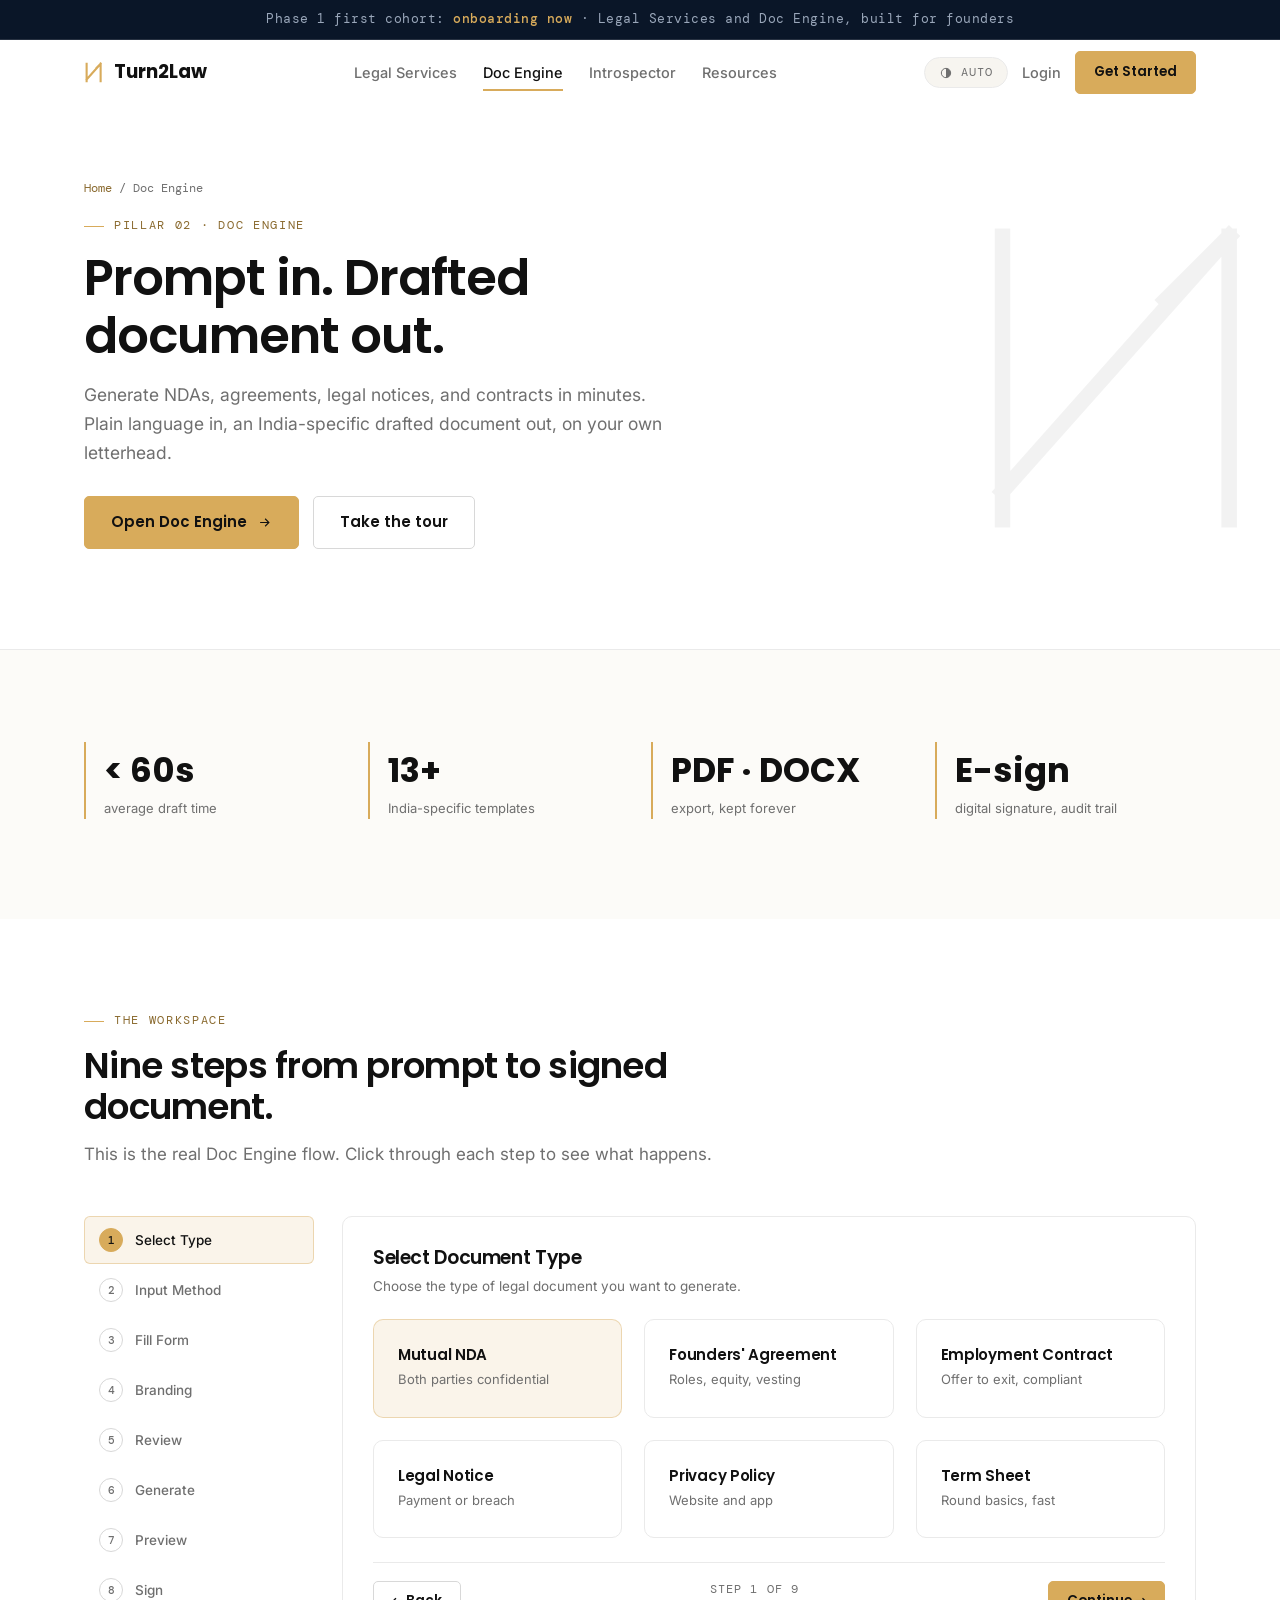
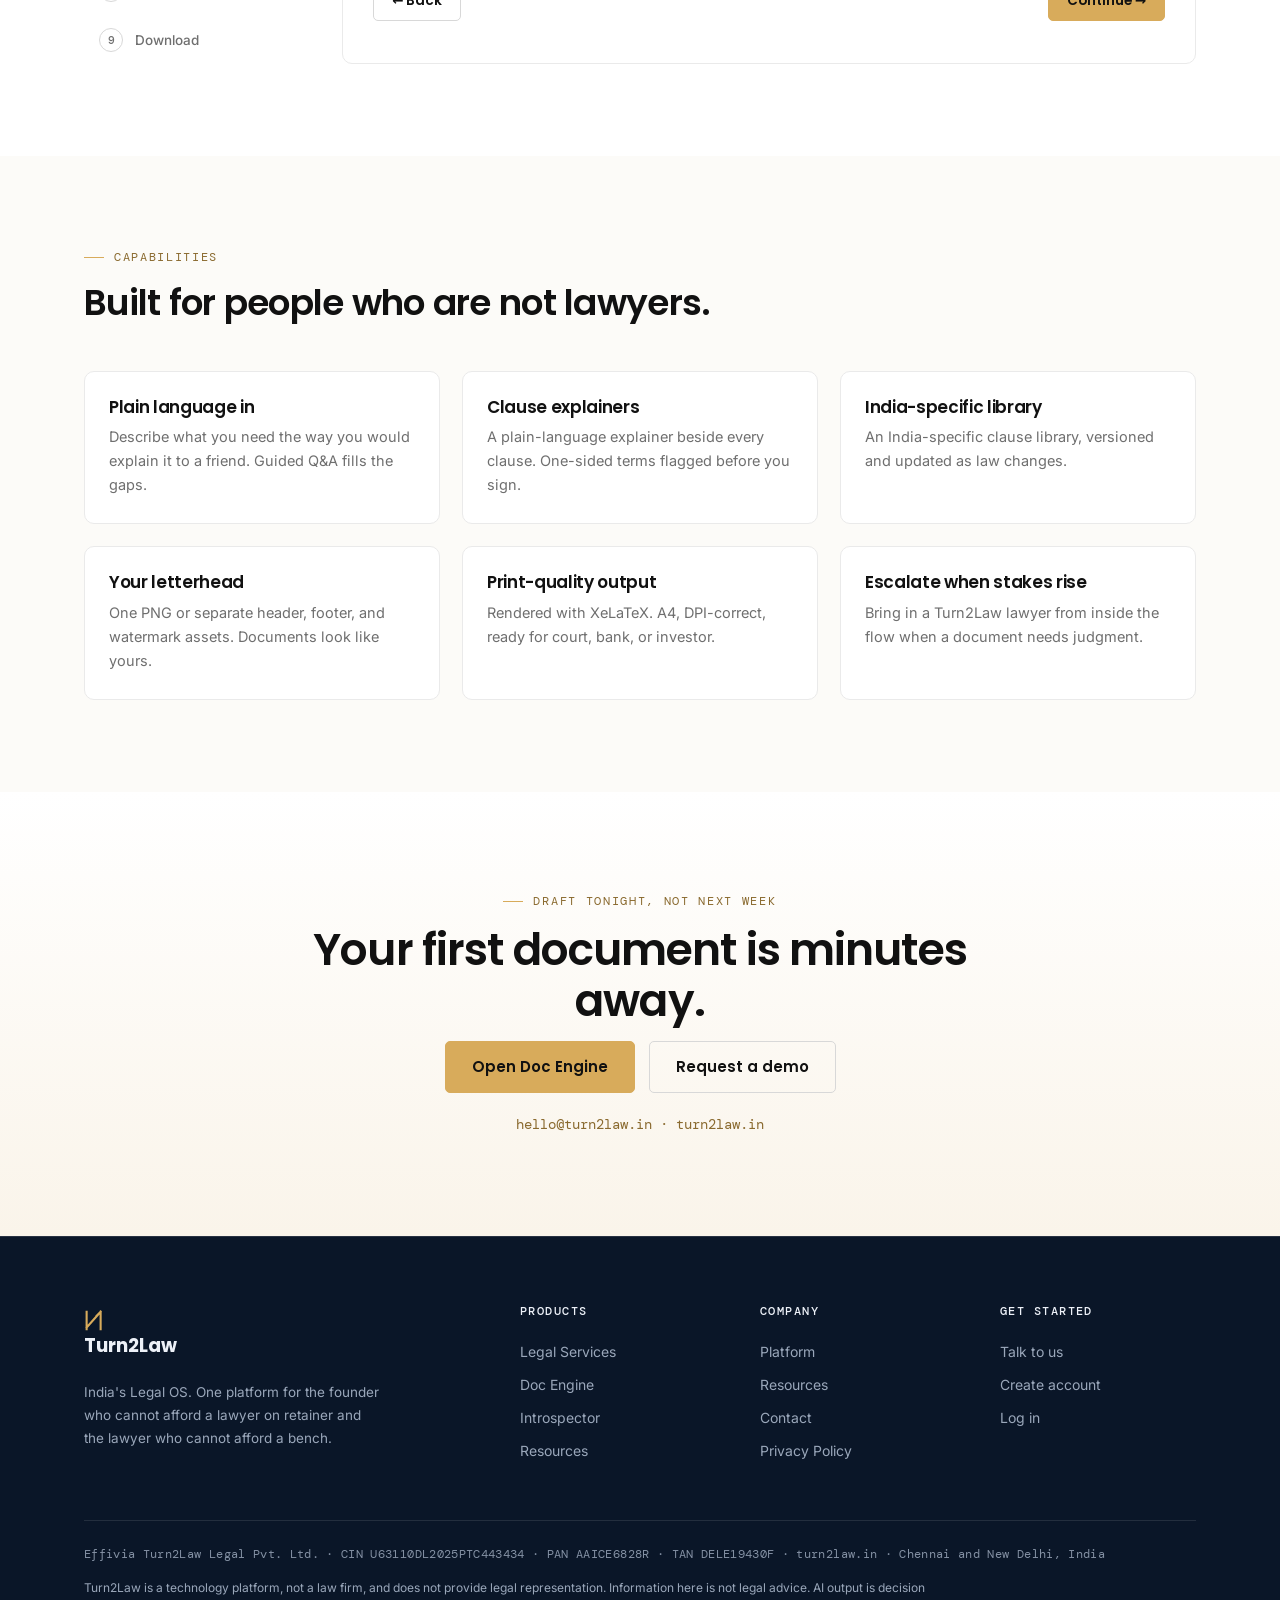
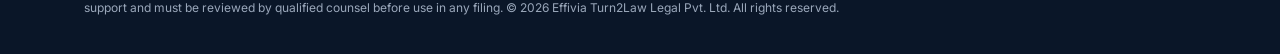
==== docengine.html @ 5ab3ce11 "Redesign: full multi-page site with light/dark/auto themes - 8 pages: home, legal-services, docengin" ====
<!DOCTYPE html>
<html lang="en">
<head>
<meta charset="UTF-8">
<meta name="viewport" content="width=device-width, initial-scale=1.0">
<title>Doc Engine · Turn2Law</title>
<meta name="description" content="Prompt in. Drafted document out. Generate NDAs, agreements, notices, and contracts in minutes on your own letterhead.">
<link rel="icon" href="data:image/svg+xml,%3Csvg xmlns='http://www.w3.org/2000/svg' viewBox='0 0 24 24'%3E%3Cpath d='M3 22V2M3 20L19 2M19 22V2M14.5 6.5L19 2' fill='none' stroke='%23D8AB5B' stroke-width='2.4' stroke-linecap='square'/%3E%3C/svg%3E">
<script>(function(){var t=localStorage.getItem('t2l-theme')||'auto';var d=window.matchMedia('(prefers-color-scheme: dark)').matches;document.documentElement.dataset.theme=(t==='dark'||(t==='auto'&&d))?'dark':'light';document.documentElement.dataset.themePref=t;})();</script>
<link rel="preconnect" href="https://fonts.googleapis.com">
<link rel="preconnect" href="https://fonts.gstatic.com" crossorigin>
<link href="https://fonts.googleapis.com/css2?family=Poppins:wght@600;700&family=Inter:wght@400;500;600&family=DM+Mono:wght@400;500&display=swap" rel="stylesheet">
<link rel="stylesheet" href="assets.css">
</head>
<body>
<a class="skip" href="#main">Skip to content</a>

<div class="announce">Phase 1 first cohort: <b>onboarding now</b> · Legal Services and Doc Engine, built for founders</div>

<nav class="nav" id="nav">
  <div class="wrap nav-inner">
    <a class="logo" href="index.html">
      <svg viewBox="0 0 24 24" aria-hidden="true"><path d="M3 22V2M3 20L19 2M19 22V2M14.5 6.5L19 2" fill="none" stroke="#D8AB5B" stroke-width="2.4" stroke-linecap="square"/></svg>
      Turn2Law
    </a>
    <div class="nav-links">
      <a href="legal-services.html">Legal Services</a>
      <a href="docengine.html" aria-current="page">Doc Engine</a>
      <a href="introspector.html">Introspector</a>
      <a href="resources.html">Resources</a>
    </div>
    <div class="nav-right">
      <button class="theme-btn" aria-label="Theme: auto. Click to change.">
        <svg class="i-auto" viewBox="0 0 24 24" fill="none" stroke-width="1.7"><circle cx="12" cy="12" r="8"/><path d="M12 4a8 8 0 0 1 0 16z" fill="currentColor" stroke="none"/></svg>
        <svg class="i-sun" viewBox="0 0 24 24" fill="none" stroke-width="1.7"><circle cx="12" cy="12" r="4"/><path d="M12 2v2M12 20v2M2 12h2M20 12h2M4.9 4.9l1.4 1.4M17.7 17.7l1.4 1.4M4.9 19.1l1.4-1.4M17.7 6.3l1.4-1.4"/></svg>
        <svg class="i-moon" viewBox="0 0 24 24" fill="none" stroke-width="1.7"><path d="M20 14.5A8.5 8.5 0 0 1 9.5 4a8.5 8.5 0 1 0 10.5 10.5z"/></svg>
        <span class="tlabel">Auto</span>
      </button>
      <a class="login" href="login.html">Login</a>
      <a class="btn btn-gold btn-sm" href="signup.html">Get Started</a>
      <button class="burger" id="burger" aria-label="Menu"><svg viewBox="0 0 24 24" fill="none" stroke-width="1.8"><path d="M3 6h18M3 12h18M3 18h18"/></svg></button>
    </div>
  </div>
  <div class="mobile-menu" id="mmenu">
    <a href="legal-services.html">Legal Services</a>
    <a href="docengine.html">Doc Engine</a>
    <a href="introspector.html">Introspector</a>
    <a href="resources.html">Resources</a>
    <a href="login.html">Login</a>
    <a href="signup.html">Get Started</a>
  </div>
</nav>

<main id="main">

<header class="page-hero">
  <svg class="hero-watermark" viewBox="0 0 24 24" aria-hidden="true"><path d="M3 22V2M3 20L19 2M19 22V2M14.5 6.5L19 2" fill="none" stroke="currentColor" stroke-width="1.1" stroke-linecap="square"/></svg>
  <div class="wrap">
    <div class="crumbs"><a href="index.html">Home</a> / Doc Engine</div>
    <div class="eyebrow">Pillar 02 · Doc Engine</div>
    <h1>Prompt in. Drafted document out.</h1>
    <p class="sub">Generate NDAs, agreements, legal notices, and contracts in minutes. Plain language in, an India-specific drafted document out, on your own letterhead.</p>
    <div class="hero-ctas">
      <a class="btn btn-gold" href="https://www.turn2law.in/docengine" target="_blank" rel="noopener">Open Doc Engine
        <svg viewBox="0 0 24 24" fill="none" stroke="currentColor" stroke-width="1.8"><path d="M5 12h14M13 6l6 6-6 6"/></svg></a>
      <a class="btn btn-ghost" href="#wizard">Take the tour</a>
    </div>
  </div>
</header>

<section class="section soft">
  <div class="wrap">
    <div class="grid-4 reveal" style="margin-bottom:8px">
      <div class="stat"><div class="v">&lt; 60s</div><div class="l">average draft time</div></div>
      <div class="stat"><div class="v">13+</div><div class="l">India-specific templates</div></div>
      <div class="stat"><div class="v">PDF · DOCX</div><div class="l">export, kept forever</div></div>
      <div class="stat"><div class="v">E-sign</div><div class="l">digital signature, audit trail</div></div>
    </div>
  </div>
</section>

<section class="section" id="wizard">
  <div class="wrap">
    <div class="section-head reveal">
      <div class="eyebrow">The workspace</div>
      <h2>Nine steps from prompt to signed document.</h2>
      <p>This is the real Doc Engine flow. Click through each step to see what happens.</p>
    </div>
    <div class="wiz reveal" id="wiz">
      <div class="wiz-rail">
        <button class="wiz-step"><span class="n">1</span>Select Type</button>
        <button class="wiz-step"><span class="n">2</span>Input Method</button>
        <button class="wiz-step"><span class="n">3</span>Fill Form</button>
        <button class="wiz-step"><span class="n">4</span>Branding</button>
        <button class="wiz-step"><span class="n">5</span>Review</button>
        <button class="wiz-step"><span class="n">6</span>Generate</button>
        <button class="wiz-step"><span class="n">7</span>Preview</button>
        <button class="wiz-step"><span class="n">8</span>Sign</button>
        <button class="wiz-step"><span class="n">9</span>Download</button>
      </div>
      <div class="wiz-panel">
        <div class="wiz-panel-body" hidden>
          <h3>Select Document Type</h3>
          <p class="hint">Choose the type of legal document you want to generate.</p>
          <div class="grid-3">
            <div class="card" style="border-color:var(--gold-line);background:var(--gold-soft)"><h3 style="font-size:15px">Mutual NDA</h3><p style="font-size:13px">Both parties confidential</p></div>
            <div class="card"><h3 style="font-size:15px">Founders' Agreement</h3><p style="font-size:13px">Roles, equity, vesting</p></div>
            <div class="card"><h3 style="font-size:15px">Employment Contract</h3><p style="font-size:13px">Offer to exit, compliant</p></div>
            <div class="card"><h3 style="font-size:15px">Legal Notice</h3><p style="font-size:13px">Payment or breach</p></div>
            <div class="card"><h3 style="font-size:15px">Privacy Policy</h3><p style="font-size:13px">Website and app</p></div>
            <div class="card"><h3 style="font-size:15px">Term Sheet</h3><p style="font-size:13px">Round basics, fast</p></div>
          </div>
        </div>
        <div class="wiz-panel-body" hidden>
          <h3>Choose Input Method</h3>
          <p class="hint">How would you like to provide the document details?</p>
          <div class="grid-2">
            <div class="card" style="border-color:var(--gold-line)"><span class="chip" style="margin-bottom:10px;display:inline-block">Recommended</span><h3 style="font-size:15px">Generate from Form</h3><p style="font-size:13px">Fill in fields manually with precise control over every detail.</p></div>
            <div class="card"><h3 style="font-size:15px">Upload PDF, DOCX, or image</h3><p style="font-size:13px">We classify and pre-fill the form fields automatically. OCR for scans included.</p></div>
          </div>
        </div>
        <div class="wiz-panel-body" hidden>
          <h3>Fill in the Details</h3>
          <p class="hint">Required fields first, optional fields collapsed below. Drafts save automatically.</p>
          <div class="grid-2">
            <div class="field"><label>Party A (your company)</label><input class="input" placeholder="Sentinel Layer Pvt Ltd"></div>
            <div class="field"><label>Party B</label><input class="input" placeholder="Counterparty name"></div>
            <div class="field"><label>Jurisdiction</label><select class="select"><option>Delhi</option><option>Karnataka</option><option>Tamil Nadu</option><option>Maharashtra</option></select></div>
            <div class="field"><label>Effective date</label><input class="input" placeholder="24 October 2026"></div>
          </div>
        </div>
        <div class="wiz-panel-body" hidden>
          <h3>Choose Branding</h3>
          <p class="hint">Pick how your document should look. Most users just need one letterhead PNG.</p>
          <div class="grid-2">
            <div class="card" style="border-color:var(--gold-line)"><span class="chip" style="margin-bottom:10px;display:inline-block">Recommended</span><h3 style="font-size:15px">Upload complete letterhead</h3><p style="font-size:13px">One A4 PNG with your full design, header, footer, watermark. Used as background on every page.</p></div>
            <div class="card"><h3 style="font-size:15px">Turn2Law default branding</h3><p style="font-size:13px">Professional letterhead, no uploads needed. Advanced mode allows separate header, footer, logo, and watermark.</p></div>
          </div>
        </div>
        <div class="wiz-panel-body" hidden>
          <h3>Review and Confirm</h3>
          <p class="hint">Check everything before generating. Go back to edit if needed.</p>
          <div class="tbl-scroll"><table class="tbl"><tbody>
            <tr><td>Document</td><td>Mutual Non-Disclosure Agreement</td></tr>
            <tr><td>Parties</td><td>Sentinel Layer Pvt Ltd and Counterparty</td></tr>
            <tr><td>Jurisdiction</td><td>Delhi</td></tr>
            <tr><td>Branding</td><td>Custom letterhead PNG</td></tr>
          </tbody></table></div>
        </div>
        <div class="wiz-panel-body" hidden>
          <h3>Generating Document</h3>
          <p class="hint">Your document is rendered with XeLaTeX for print-quality typesetting.</p>
          <div class="steps">
            <div class="step"><div class="n">✓</div><div><h3>Validating fields</h3></div></div>
            <div class="step"><div class="n">✓</div><div><h3>Loading template</h3></div></div>
            <div class="step"><div class="n">✓</div><div><h3>Applying branding</h3></div></div>
            <div class="step"><div class="n" style="border-color:var(--gold);color:var(--gold-ink)">4</div><div><h3>Rendering XeLaTeX</h3><p>In progress, typically under 60 seconds.</p></div></div>
          </div>
        </div>
        <div class="wiz-panel-body" hidden>
          <h3>Preview Document</h3>
          <p class="hint">Review the generated PDF before signing or downloading.</p>
          <div style="border:1px solid var(--line);border-radius:8px;background:var(--surface-2);padding:40px 28px;text-align:center">
            <svg style="margin:0 auto 14px;width:34px;height:34px;stroke:var(--gold-ink)" viewBox="0 0 24 24" fill="none" stroke-width="1.4"><path d="M14 2H6a2 2 0 0 0-2 2v16a2 2 0 0 0 2 2h12a2 2 0 0 0 2-2V8z"/><path d="M14 2v6h6"/><path d="M9 13h6M9 17h6"/></svg>
            <div style="font-weight:600;color:var(--ink);font-family:var(--font-head)">mutual-nda-sentinel-layer.pdf</div>
            <div class="mono" style="font-size:11.5px;color:var(--muted);margin-top:4px">4 pages · A4 · letterhead applied</div>
          </div>
        </div>
        <div class="wiz-panel-body" hidden>
          <h3>Digital Signature</h3>
          <p class="hint">Apply a PKCS#12 digital signature, or skip and sign on paper.</p>
          <div class="grid-2">
            <div class="field"><label>Signer name</label><input class="input" placeholder="Full name"></div>
            <div class="field"><label>Certificate file</label><input class="input" placeholder=".pfx or .p12 certificate"></div>
            <div class="field"><label>Certificate password</label><input class="input" type="password" placeholder="Password"></div>
            <div class="field"><label>Visible signature stamp</label><select class="select"><option>Yes, last page</option><option>No</option></select></div>
          </div>
        </div>
        <div class="wiz-panel-body" hidden>
          <h3>Download Your Document</h3>
          <p class="hint">Unsigned and signed versions, kept in your locker forever.</p>
          <div style="display:flex;gap:14px;flex-wrap:wrap">
            <a class="btn btn-gold" href="https://www.turn2law.in/docengine" target="_blank" rel="noopener">Download signed PDF</a>
            <a class="btn btn-ghost" href="https://www.turn2law.in/docengine" target="_blank" rel="noopener">Download DOCX</a>
          </div>
          <p class="mono" style="font-size:12px;color:var(--muted);margin-top:18px">Every executed version locks. Exportable to PDF and DOCX forever.</p>
        </div>
        <div class="wiz-nav">
          <button class="btn btn-ghost btn-sm wiz-prev">← Back</button>
          <span class="wiz-count">Step 1 of 9</span>
          <button class="btn btn-gold btn-sm wiz-next">Continue →</button>
        </div>
      </div>
    </div>
  </div>
</section>

<section class="section soft">
  <div class="wrap">
    <div class="section-head reveal">
      <div class="eyebrow">Capabilities</div>
      <h2>Built for people who are not lawyers.</h2>
    </div>
    <div class="grid-3">
      <div class="card reveal"><h3>Plain language in</h3><p>Describe what you need the way you would explain it to a friend. Guided Q&amp;A fills the gaps.</p></div>
      <div class="card reveal"><h3>Clause explainers</h3><p>A plain-language explainer beside every clause. One-sided terms flagged before you sign.</p></div>
      <div class="card reveal"><h3>India-specific library</h3><p>An India-specific clause library, versioned and updated as law changes.</p></div>
      <div class="card reveal"><h3>Your letterhead</h3><p>One PNG or separate header, footer, and watermark assets. Documents look like yours.</p></div>
      <div class="card reveal"><h3>Print-quality output</h3><p>Rendered with XeLaTeX. A4, DPI-correct, ready for court, bank, or investor.</p></div>
      <div class="card reveal"><h3>Escalate when stakes rise</h3><p>Bring in a Turn2Law lawyer from inside the flow when a document needs judgment.</p></div>
    </div>
  </div>
</section>

<section class="cta-band">
  <div class="wrap">
    <div class="eyebrow" style="justify-content:center">Draft tonight, not next week</div>
    <h2>Your first document is minutes away.</h2>
    <div class="hero-ctas">
      <a class="btn btn-gold" href="https://www.turn2law.in/docengine" target="_blank" rel="noopener">Open Doc Engine</a>
      <a class="btn btn-ghost" href="mailto:hello@turn2law.in?subject=Doc%20Engine%20demo">Request a demo</a>
    </div>
    <div class="mail">hello@turn2law.in · turn2law.in</div>
  </div>
</section>
</main>

<footer>
  <div class="wrap">
    <div class="foot-grid">
      <div class="foot-brand">
        <a class="logo" href="index.html" style="color:var(--band-text)">
          <svg viewBox="0 0 24 24" aria-hidden="true"><path d="M3 22V2M3 20L19 2M19 22V2M14.5 6.5L19 2" fill="none" stroke="#D8AB5B" stroke-width="2.4" stroke-linecap="square"/></svg>
          Turn2Law
        </a>
        <p>India's Legal OS. One platform for the founder who cannot afford a lawyer on retainer and the lawyer who cannot afford a bench.</p>
      </div>
      <div>
        <h4>Products</h4>
        <a href="legal-services.html">Legal Services</a>
        <a href="docengine.html">Doc Engine</a>
        <a href="introspector.html">Introspector</a>
        <a href="resources.html">Resources</a>
      </div>
      <div>
        <h4>Company</h4>
        <a href="index.html#products">Platform</a>
        <a href="resources.html">Resources</a>
        <a href="index.html#contact">Contact</a>
        <a href="privacy.html">Privacy Policy</a>
      </div>
      <div>
        <h4>Get started</h4>
        <a href="mailto:hello@turn2law.in">Talk to us</a>
        <a href="signup.html">Create account</a>
        <a href="login.html">Log in</a>
      </div>
    </div>
    <div class="statutory">Effivia Turn2Law Legal Pvt. Ltd. · CIN U63110DL2025PTC443434 · PAN AAICE6828R · TAN DELE19430F · turn2law.in · Chennai and New Delhi, India</div>
    <p class="disclaimer">Turn2Law is a technology platform, not a law firm, and does not provide legal representation. Information here is not legal advice. AI output is decision support and must be reviewed by qualified counsel before use in any filing. © 2026 Effivia Turn2Law Legal Pvt. Ltd. All rights reserved.</p>
  </div>
</footer>

<script src="assets.js"></script>
</body>
</html>
---- assets.css ----
/* ============================================================
   Turn2Law redesign · design system
   Gold on white, nothing louder. Light / Dark / Auto themes.
   Every colour flows through a token. No hardcoded values in
   components, so dark mode can never desync from light mode.
   ============================================================ */

:root{
  /* brand constants */
  --font-head:'Poppins','Manrope',system-ui,sans-serif;
  --font-body:'Inter','Manrope',system-ui,sans-serif;
  --font-mono:'DM Mono','Manrope',ui-monospace,monospace;
  --r:6px;
  --r-lg:10px;

  /* light theme (default) */
  --bg:#FFFFFF;
  --bg-soft:#FCFBF8;
  --surface:#FFFFFF;
  --surface-2:#F7F5F0;
  --surface-3:#F1EDE3;
  --ink:#111111;
  --text:#2E2E2E;
  --muted:#6F6F6F;
  --line:#EAEAEA;
  --line-strong:#D8D8D8;
  --gold:#D8AB5B;
  --gold-hover:#C9973F;
  --gold-ink:#8A6A2F;
  --gold-soft:rgba(216,171,91,.13);
  --gold-line:rgba(216,171,91,.4);
  --navy:#0A1628;
  --band-bg:#0A1628;
  --band-bg-2:#0D1D34;
  --band-text:#EDF1F8;
  --band-muted:#9AA7BA;
  --band-line:rgba(255,255,255,.12);
  --band-gold:#D8AB5B;
  --on-gold:#111111;
  --shadow:0 8px 28px rgba(17,17,17,.07);
  --shadow-lg:0 18px 44px rgba(17,17,17,.10);
  --watermark:rgba(17,17,17,.05);
  --focus:rgba(216,171,91,.45);
  --ok:#2F7D4F;
  --ok-bg:rgba(47,125,79,.1);
}
[data-theme="dark"]{
  --bg:#0A1628;
  --bg-soft:#0B1930;
  --surface:#0F2038;
  --surface-2:#142844;
  --surface-3:#1A3050;
  --ink:#F2F5FA;
  --text:#D3DAE5;
  --muted:#93A0B5;
  --line:rgba(255,255,255,.09);
  --line-strong:rgba(255,255,255,.18);
  --gold:#E2BC74;
  --gold-hover:#EDCB8C;
  --gold-ink:#E2BC74;
  --gold-soft:rgba(226,188,116,.14);
  --gold-line:rgba(226,188,116,.4);
  --navy:#0A1628;
  --band-bg:#0D1D34;
  --band-bg-2:#12233D;
  --band-text:#EDF1F8;
  --band-muted:#93A0B5;
  --band-line:rgba(255,255,255,.12);
  --band-gold:#E2BC74;
  --on-gold:#0A1628;
  --shadow:0 8px 28px rgba(0,0,0,.35);
  --shadow-lg:0 18px 44px rgba(0,0,0,.45);
  --watermark:rgba(255,255,255,.06);
  --focus:rgba(226,188,116,.5);
  --ok:#5BC386;
  --ok-bg:rgba(91,195,134,.12);
}

*{margin:0;padding:0;box-sizing:border-box}
html{scroll-behavior:smooth}
body{
  font-family:var(--font-body);background:var(--bg);color:var(--text);
  line-height:1.65;font-size:16px;-webkit-font-smoothing:antialiased;
  transition:background-color .25s ease,color .25s ease;
}
h1,h2,h3,h4{font-family:var(--font-head);font-weight:600;letter-spacing:-.02em;line-height:1.15;color:var(--ink)}
a{color:inherit;text-decoration:none}
svg{display:block}
.wrap{max-width:1160px;margin:0 auto;padding:0 24px}
.mono{font-family:var(--font-mono)}
::selection{background:var(--gold);color:var(--on-gold)}
:focus-visible{outline:2px solid var(--focus);outline-offset:2px;border-radius:3px}

/* ---------- primitives ---------- */
.eyebrow{font-family:var(--font-mono);font-size:12px;letter-spacing:.14em;text-transform:uppercase;color:var(--gold-ink);margin-bottom:14px;display:flex;align-items:center;gap:10px}
.eyebrow::before{content:"";width:20px;height:1px;background:var(--gold);flex-shrink:0}
.section{padding:92px 0}
.section.soft{background:var(--bg-soft)}
.section-head{max-width:660px;margin-bottom:48px}
.section-head h2{font-size:clamp(25px,3.4vw,36px);margin-bottom:12px}
.section-head p{color:var(--muted);font-size:17px}

.btn{display:inline-flex;align-items:center;justify-content:center;gap:10px;font-family:var(--font-head);font-weight:600;font-size:15px;padding:13px 26px;border-radius:5px;transition:.18s ease;cursor:pointer;border:1px solid transparent}
.btn svg{width:15px;height:15px;flex-shrink:0}
.btn-gold{background:var(--gold);color:var(--on-gold);border-color:var(--gold)}
.btn-gold:hover{background:var(--gold-hover);border-color:var(--gold-hover);transform:translateY(-1px)}
.btn-ghost{background:transparent;color:var(--ink);border-color:var(--line-strong)}
.btn-ghost:hover{border-color:var(--ink);background:var(--surface-2)}
.btn-white{background:var(--band-text);color:#0A1628;border-color:var(--band-text)}
.btn-white:hover{background:var(--band-gold);border-color:var(--band-gold)}
.btn-sm{padding:9px 18px;font-size:13.5px}

.card{background:var(--surface);border:1px solid var(--line);border-radius:var(--r-lg);padding:26px 24px;transition:border-color .2s,transform .2s,box-shadow .2s}
.card:hover{border-color:var(--gold-line);transform:translateY(-3px);box-shadow:var(--shadow)}
.card h3{font-size:17px;margin-bottom:8px}
.card p{font-size:14.5px;color:var(--muted)}

.chip{display:inline-flex;align-items:center;gap:7px;font-family:var(--font-mono);font-size:11.5px;letter-spacing:.04em;color:var(--gold-ink);background:var(--gold-soft);border-radius:4px;padding:5px 11px}
.tag{display:inline-block;font-family:var(--font-mono);font-size:10.5px;letter-spacing:.1em;text-transform:uppercase;color:var(--muted);border:1px solid var(--line);border-radius:99px;padding:4px 11px}

.grid-2{display:grid;grid-template-columns:1fr 1fr;gap:22px}
.grid-3{display:grid;grid-template-columns:repeat(3,1fr);gap:22px}
.grid-4{display:grid;grid-template-columns:repeat(4,1fr);gap:22px}

/* ---------- announcement + nav ---------- */
.announce{background:var(--band-bg);color:var(--band-muted);font-family:var(--font-mono);font-size:12.5px;letter-spacing:.04em;text-align:center;padding:9px 16px;border-bottom:1px solid var(--band-line)}
.announce b{color:var(--band-gold);font-weight:500}

.nav{position:sticky;top:0;z-index:70;background:var(--bg);background:color-mix(in srgb,var(--bg) 90%,transparent);backdrop-filter:blur(12px);border-bottom:1px solid transparent;transition:border-color .2s}
.nav.scrolled{border-bottom-color:var(--line)}
.nav-inner{display:flex;align-items:center;justify-content:space-between;height:66px;gap:18px}
.logo{display:flex;align-items:center;gap:9px;font-family:var(--font-head);font-weight:700;font-size:18.5px;color:var(--ink)}
.logo svg{width:21px;height:21px}
.nav-links{display:flex;align-items:center;gap:26px;font-size:14.5px;font-weight:500}
.nav-links a{color:var(--muted);transition:color .15s}
.nav-links a:hover,.nav-links a[aria-current="page"]{color:var(--ink)}
.nav-links a[aria-current="page"]{position:relative}
.nav-links a[aria-current="page"]::after{content:"";position:absolute;left:0;right:0;bottom:-6px;height:2px;background:var(--gold)}
.nav-right{display:flex;align-items:center;gap:14px}
.nav-right .login{font-size:14.5px;font-weight:500;color:var(--muted)}
.nav-right .login:hover{color:var(--ink)}

/* theme toggle */
.theme-btn{display:inline-flex;align-items:center;gap:8px;background:var(--surface-2);border:1px solid var(--line);border-radius:99px;padding:7px 14px;cursor:pointer;font-family:var(--font-mono);font-size:11.5px;letter-spacing:.08em;text-transform:uppercase;color:var(--muted);transition:.18s}
.theme-btn:hover{border-color:var(--gold-line);color:var(--gold-ink)}
.theme-btn svg{width:14px;height:14px;stroke:currentColor}
.theme-btn .i-sun,.theme-btn .i-moon,.theme-btn .i-auto{display:none}
html[data-theme-pref="light"] .theme-btn .i-sun{display:block}
html[data-theme-pref="dark"] .theme-btn .i-moon{display:block}
html[data-theme-pref="auto"] .theme-btn .i-auto{display:block}

.burger{display:none;background:none;border:1px solid var(--line);border-radius:6px;cursor:pointer;padding:8px}
.burger svg{width:20px;height:20px;stroke:var(--ink)}
.mobile-menu{display:none;flex-direction:column;padding:10px 24px 18px;border-top:1px solid var(--line);background:var(--bg)}
.mobile-menu a{padding:11px 0;font-size:15px;font-weight:500;color:var(--ink);border-bottom:1px solid var(--line)}
.mobile-menu.open{display:flex}

/* ---------- hero ---------- */
.hero{position:relative;overflow:hidden;padding:100px 0 84px}
.hero-watermark{position:absolute;right:-20px;top:34%;transform:translateY(-50%);width:400px;height:400px;opacity:1;pointer-events:none;color:var(--watermark)}
.hero h1{font-size:clamp(34px,5vw,58px);max-width:700px;margin-bottom:20px}
.hero .sub{font-size:18.5px;color:var(--muted);max-width:580px;margin-bottom:34px}
.hero-ctas{display:flex;gap:14px;flex-wrap:wrap;margin-bottom:40px}

/* client marquee */
.marquee{border-top:1px solid var(--line);border-bottom:1px solid var(--line);padding:22px 0;background:var(--bg-soft);overflow:hidden}
.marquee .label{font-family:var(--font-mono);font-size:11px;letter-spacing:.14em;text-transform:uppercase;color:var(--muted);text-align:center;margin-bottom:12px}
.marquee-track{display:flex;gap:48px;width:max-content;animation:slide 26s linear infinite}
.marquee-track span{font-family:var(--font-mono);font-size:14px;letter-spacing:.06em;color:var(--ink);white-space:nowrap}
@keyframes slide{from{transform:translateX(0)}to{transform:translateX(-50%)}}
@media(prefers-reduced-motion:reduce){.marquee-track{animation:none}}

/* ---------- misc components ---------- */
.steps{display:grid;gap:0;counter-reset:st}
.step{display:grid;grid-template-columns:52px 1fr;gap:18px;padding:20px 0;border-bottom:1px solid var(--line)}
.step:last-child{border-bottom:0}
.step .n{font-family:var(--font-mono);font-size:12px;color:var(--gold-ink);border:1px solid var(--gold-line);border-radius:99px;width:40px;height:40px;display:flex;align-items:center;justify-content:center;background:var(--gold-soft)}
.step h3{font-size:16.5px;margin-bottom:5px}
.step p{font-size:14px;color:var(--muted)}

.flowline{display:flex;align-items:flex-start;gap:0;overflow-x:auto;padding:8px 0 16px}
.flow-node{flex:1;min-width:150px;position:relative;padding:0 14px 0 0}
.flow-node .dot{width:12px;height:12px;border-radius:99px;background:var(--gold);margin-bottom:14px;position:relative}
.flow-node:not(:last-child) .dot::after{content:"";position:absolute;top:5px;left:16px;right:-100%;width:calc(100% + 86%);height:2px;background:var(--line)}
.flow-node h4{font-size:14.5px;font-family:var(--font-head);margin-bottom:4px;color:var(--ink)}
.flow-node p{font-size:12.5px;color:var(--muted);line-height:1.55}

.stat{text-align:left;border-left:2px solid var(--gold);padding-left:18px}
.stat .v{font-family:var(--font-head);font-weight:700;font-size:clamp(26px,3vw,34px);color:var(--ink)}
.stat .l{font-size:13px;color:var(--muted)}

.tbl{width:100%;border-collapse:collapse;font-size:14px}
.tbl th{font-family:var(--font-mono);font-size:11px;letter-spacing:.1em;text-transform:uppercase;text-align:left;padding:12px 14px;color:var(--ink);background:var(--surface-2);border-bottom:2px solid var(--line-strong)}
.tbl td{padding:13px 14px;border-bottom:1px solid var(--line);color:var(--muted);vertical-align:top}
.tbl td:first-child{color:var(--ink);font-weight:600}
.tbl-scroll{overflow-x:auto;border:1px solid var(--line);border-radius:var(--r-lg);padding:6px;background:var(--surface)}

.pill-filter{display:flex;gap:8px;flex-wrap:wrap;margin-bottom:34px}
.pill{font-family:var(--font-mono);font-size:12px;letter-spacing:.05em;padding:8px 16px;border-radius:99px;border:1px solid var(--line);color:var(--muted);cursor:pointer;background:var(--surface);transition:.15s}
.pill:hover{border-color:var(--gold-line);color:var(--gold-ink)}
.pill.active{background:var(--gold);border-color:var(--gold);color:var(--on-gold)}

.band{background:var(--band-bg);color:var(--band-muted);padding:84px 0;border-top:1px solid var(--band-line);border-bottom:1px solid var(--band-line)}
.band .eyebrow{color:var(--band-gold)}.band .eyebrow::before{background:var(--band-gold)}
.band h2{color:var(--band-text);font-size:clamp(25px,3.4vw,36px);max-width:640px;margin-bottom:14px}
.band p{max-width:560px;margin-bottom:30px;font-size:16px}
.band .card{background:var(--band-bg-2);border-color:var(--band-line);color:var(--band-muted)}
.band .card:hover{border-color:var(--band-gold);box-shadow:none}
.band .card h3,.band .card h4{color:var(--band-text)}
.band .card p{color:var(--band-muted)}

.cta-band{text-align:center;padding:100px 0;background:linear-gradient(180deg,var(--bg) 0%,var(--gold-soft) 100%)}
.cta-band h2{font-size:clamp(28px,4.2vw,44px);max-width:660px;margin:0 auto 14px}
.cta-band p{color:var(--muted);font-size:16.5px;margin-bottom:32px}
.cta-band .hero-ctas{justify-content:center;margin-bottom:20px}
.cta-band .mail{font-family:var(--font-mono);font-size:14px;color:var(--gold-ink)}

/* forms */
.field{margin-bottom:18px}
.field label{display:block;font-family:var(--font-mono);font-size:11.5px;letter-spacing:.1em;text-transform:uppercase;color:var(--muted);margin-bottom:8px}
.input,.select,.textarea{width:100%;background:var(--surface);border:1px solid var(--line-strong);border-radius:6px;padding:12px 15px;font-family:var(--font-body);font-size:15px;color:var(--ink);transition:border-color .15s}
.input::placeholder{color:var(--muted);opacity:.75}
.input:focus,.select:focus,.textarea:focus{outline:none;border-color:var(--gold)}
.select{appearance:none;background-image:url("data:image/svg+xml,%3Csvg xmlns='http://www.w3.org/2000/svg' width='12' height='8'%3E%3Cpath d='M1 1l5 5 5-5' fill='none' stroke='%236F6F6F' stroke-width='1.6'/%3E%3C/svg%3E");background-repeat:no-repeat;background-position:right 15px center}
option{background:var(--surface);color:var(--ink)}
.searchbar{display:flex;gap:0;max-width:640px;border:1px solid var(--line-strong);border-radius:8px;overflow:hidden;background:var(--surface)}
.searchbar input{flex:1;border:0;background:transparent;padding:15px 18px;font-size:15.5px;color:var(--ink);font-family:var(--font-body)}
.searchbar input:focus{outline:none}
.searchbar .btn{border-radius:0;border:0}

/* auth */
.auth-wrap{min-height:calc(100vh - 66px);display:flex;align-items:center;justify-content:center;padding:60px 24px;background:var(--bg-soft)}
.auth-card{width:100%;max-width:420px;background:var(--surface);border:1px solid var(--line);border-radius:var(--r-lg);padding:38px 34px;box-shadow:var(--shadow)}
.auth-card h1{font-size:24px;margin-bottom:6px}
.auth-card .sub{font-size:14px;color:var(--muted);margin-bottom:26px}
.auth-alt{margin-top:22px;text-align:center;font-size:13.5px;color:var(--muted)}
.auth-alt a{color:var(--gold-ink);font-weight:600}

/* doc/pro page hero */
.crumbs{font-family:var(--font-mono);font-size:12px;color:var(--muted);margin-bottom:18px}
.crumbs a{color:var(--gold-ink)}
.page-hero{padding:72px 0 60px;border-bottom:1px solid var(--line);position:relative;overflow:hidden}
.page-hero h1{font-size:clamp(30px,4.6vw,50px);max-width:640px;margin-bottom:16px}
.page-hero .sub{font-size:17.5px;color:var(--muted);max-width:600px;margin-bottom:28px}

/* wizard (doc engine tour) */
.wiz{display:grid;grid-template-columns:230px 1fr;gap:28px}
.wiz-rail{display:flex;flex-direction:column;gap:2px}
.wiz-step{display:flex;align-items:center;gap:12px;padding:11px 14px;border-radius:6px;font-size:13.5px;font-weight:500;color:var(--muted);cursor:pointer;border:1px solid transparent;text-align:left;background:none;font-family:var(--font-body);transition:.15s}
.wiz-step .n{font-family:var(--font-mono);font-size:11px;width:24px;height:24px;border-radius:99px;border:1px solid var(--line-strong);display:flex;align-items:center;justify-content:center;flex-shrink:0}
.wiz-step:hover{color:var(--ink);background:var(--surface-2)}
.wiz-step.active{color:var(--ink);background:var(--gold-soft);border-color:var(--gold-line)}
.wiz-step.active .n{background:var(--gold);border-color:var(--gold);color:var(--on-gold)}
.wiz-step.done{color:var(--gold-ink)}
.wiz-step.done .n{background:var(--surface-2);border-color:var(--gold-line);color:var(--gold-ink)}
.wiz-panel{background:var(--surface);border:1px solid var(--line);border-radius:var(--r-lg);padding:30px;min-height:340px}
.wiz-panel h3{font-size:19px;margin-bottom:6px}
.wiz-panel .hint{font-size:13.5px;color:var(--muted);margin-bottom:22px}
.wiz-nav{display:flex;justify-content:space-between;margin-top:24px;padding-top:18px;border-top:1px solid var(--line)}
.wiz-count{font-family:var(--font-mono);font-size:11.5px;letter-spacing:.1em;text-transform:uppercase;color:var(--muted)}

/* research demo card */
.demo-card{background:var(--surface);border:1px solid var(--line);border-radius:var(--r-lg);box-shadow:var(--shadow-lg);overflow:hidden}
.demo-bar{display:flex;align-items:center;gap:8px;padding:12px 18px;border-bottom:1px solid var(--line);background:var(--surface-2)}
.demo-bar .url{font-family:var(--font-mono);font-size:12px;color:var(--muted);flex:1}
.demo-bar .d{width:10px;height:10px;border-radius:99px;border:1px solid var(--line-strong)}
.demo-body{padding:26px}
.demo-q{font-family:var(--font-head);font-weight:600;font-size:16.5px;color:var(--ink);margin-bottom:16px}
.demo-a{font-size:14.5px;color:var(--text);margin-bottom:20px}
.demo-a sup{color:var(--gold-ink);font-family:var(--font-mono);font-size:11px}
.cite{display:flex;justify-content:space-between;gap:12px;align-items:baseline;padding:12px 0;border-top:1px solid var(--line)}
.cite .name{font-size:14px;font-weight:600;color:var(--ink)}
.cite .ref{font-family:var(--font-mono);font-size:11.5px;color:var(--muted)}
.cite .badge{font-family:var(--font-mono);font-size:10px;letter-spacing:.08em;text-transform:uppercase;padding:3px 9px;border-radius:3px;white-space:nowrap}
.badge.bind{background:var(--ok-bg);color:var(--ok)}
.badge.foll{background:var(--gold-soft);color:var(--gold-ink)}
.badge.pers{background:var(--surface-2);color:var(--muted)}

/* resource cards */
.res-card{display:flex;gap:16px;align-items:flex-start}
.res-card .ic{width:42px;height:42px;border-radius:8px;background:var(--gold-soft);display:flex;align-items:center;justify-content:center;flex-shrink:0}
.res-card .ic svg{width:20px;height:20px;stroke:var(--gold-ink)}
.res-card h3{font-size:15.5px}
.res-card .meta{font-family:var(--font-mono);font-size:11px;letter-spacing:.06em;color:var(--gold-ink);margin-bottom:6px;text-transform:uppercase}
.res-card p{font-size:13.5px}
.news-item{border-left:2px solid var(--line);padding:4px 0 4px 20px}
.news-item:hover{border-left-color:var(--gold)}
.news-item .k{font-family:var(--font-mono);font-size:10.5px;letter-spacing:.1em;color:var(--gold-ink);text-transform:uppercase}
.news-item h3{font-size:15.5px;margin:6px 0}
.deadline{display:flex;gap:16px;align-items:flex-start}
.deadline .date{font-family:var(--font-mono);font-size:11px;text-align:center;border:1px solid var(--gold-line);background:var(--gold-soft);color:var(--gold-ink);border-radius:6px;padding:7px 10px;line-height:1.4;min-width:58px}
.deadline .date b{display:block;font-size:16px;color:var(--ink)}

/* pricing */
.price{border:1px solid var(--line);border-radius:var(--r-lg);padding:28px 24px;display:flex;flex-direction:column;background:var(--surface)}
.price.feature{border-color:var(--gold);position:relative;box-shadow:var(--shadow)}
.price.feature::before{content:"Recommended";position:absolute;top:-11px;left:20px;background:var(--gold);color:var(--on-gold);font-family:var(--font-mono);font-size:10.5px;letter-spacing:.1em;text-transform:uppercase;padding:4px 10px;border-radius:3px}
.price h3{font-size:17px;margin-bottom:4px}
.price .model{font-size:12.5px;color:var(--muted);margin-bottom:14px}
.price .amt{font-family:var(--font-head);font-weight:700;font-size:27px;color:var(--ink)}
.price .amt small{font-size:13px;font-weight:500;color:var(--muted)}
.price ul{list-style:none;margin:16px 0 22px;flex:1}
.price li{font-size:13.5px;color:var(--muted);padding:7px 0;border-bottom:1px solid var(--line);display:flex;gap:10px;align-items:flex-start}
.price li svg{width:14px;height:14px;stroke:var(--gold-ink);flex-shrink:0;margin-top:4px}

/* footer */
footer{background:var(--band-bg);color:var(--band-muted);padding:68px 0 36px;font-size:14px;border-top:1px solid var(--band-line)}
.foot-grid{display:grid;grid-template-columns:2fr 1fr 1fr 1fr;gap:44px;margin-bottom:52px}
.foot-grid h4{color:var(--band-text);font-size:12px;font-family:var(--font-mono);font-weight:500;letter-spacing:.12em;text-transform:uppercase;margin-bottom:16px}
.foot-grid a{display:block;padding:5px 0;transition:color .15s}
.foot-grid a:hover{color:var(--band-gold)}
.foot-brand p{max-width:300px;font-size:13.5px;line-height:1.7;margin-top:14px}
.statutory{border-top:1px solid var(--band-line);padding-top:22px;font-family:var(--font-mono);font-size:11.5px;letter-spacing:.03em;color:var(--band-muted);opacity:.85;line-height:2}
.disclaimer{font-size:12px;margin-top:12px;max-width:860px;line-height:1.7}

/* breadcrumb hero watermark */
.page-hero .hero-watermark{top:50%;width:340px;height:340px}

/* reveal */
.reveal{opacity:0;transform:translateY(14px);transition:opacity .5s ease,transform .5s ease}
.reveal.in{opacity:1;transform:none}
@media(prefers-reduced-motion:reduce){.reveal{opacity:1;transform:none;transition:none}}

/* skip link */
.skip{position:absolute;left:-9999px;top:0;background:var(--gold);color:var(--on-gold);padding:10px 18px;z-index:99;border-radius:0 0 6px 0;font-weight:600}
.skip:focus{left:0}

/* responsive */
@media(max-width:1000px){
  .grid-4{grid-template-columns:1fr 1fr}
  .wiz{grid-template-columns:1fr}
  .wiz-rail{flex-direction:row;overflow-x:auto;gap:8px;padding-bottom:6px}
  .wiz-step{white-space:nowrap;padding:9px 12px}
}
@media(max-width:860px){
  .grid-3{grid-template-columns:1fr 1fr}
  .foot-grid{grid-template-columns:1fr 1fr}
  .nav-links{display:none}
  .nav-right .login{display:none}
  .nav-right .btn{display:none}
  .burger{display:block}
}
@media(max-width:640px){
  .grid-2,.grid-3,.grid-4{grid-template-columns:1fr}
  .section{padding:64px 0}
  .hero{padding:70px 0 56px}
  .step{grid-template-columns:40px 1fr}
  .theme-btn .tlabel{display:none}
}
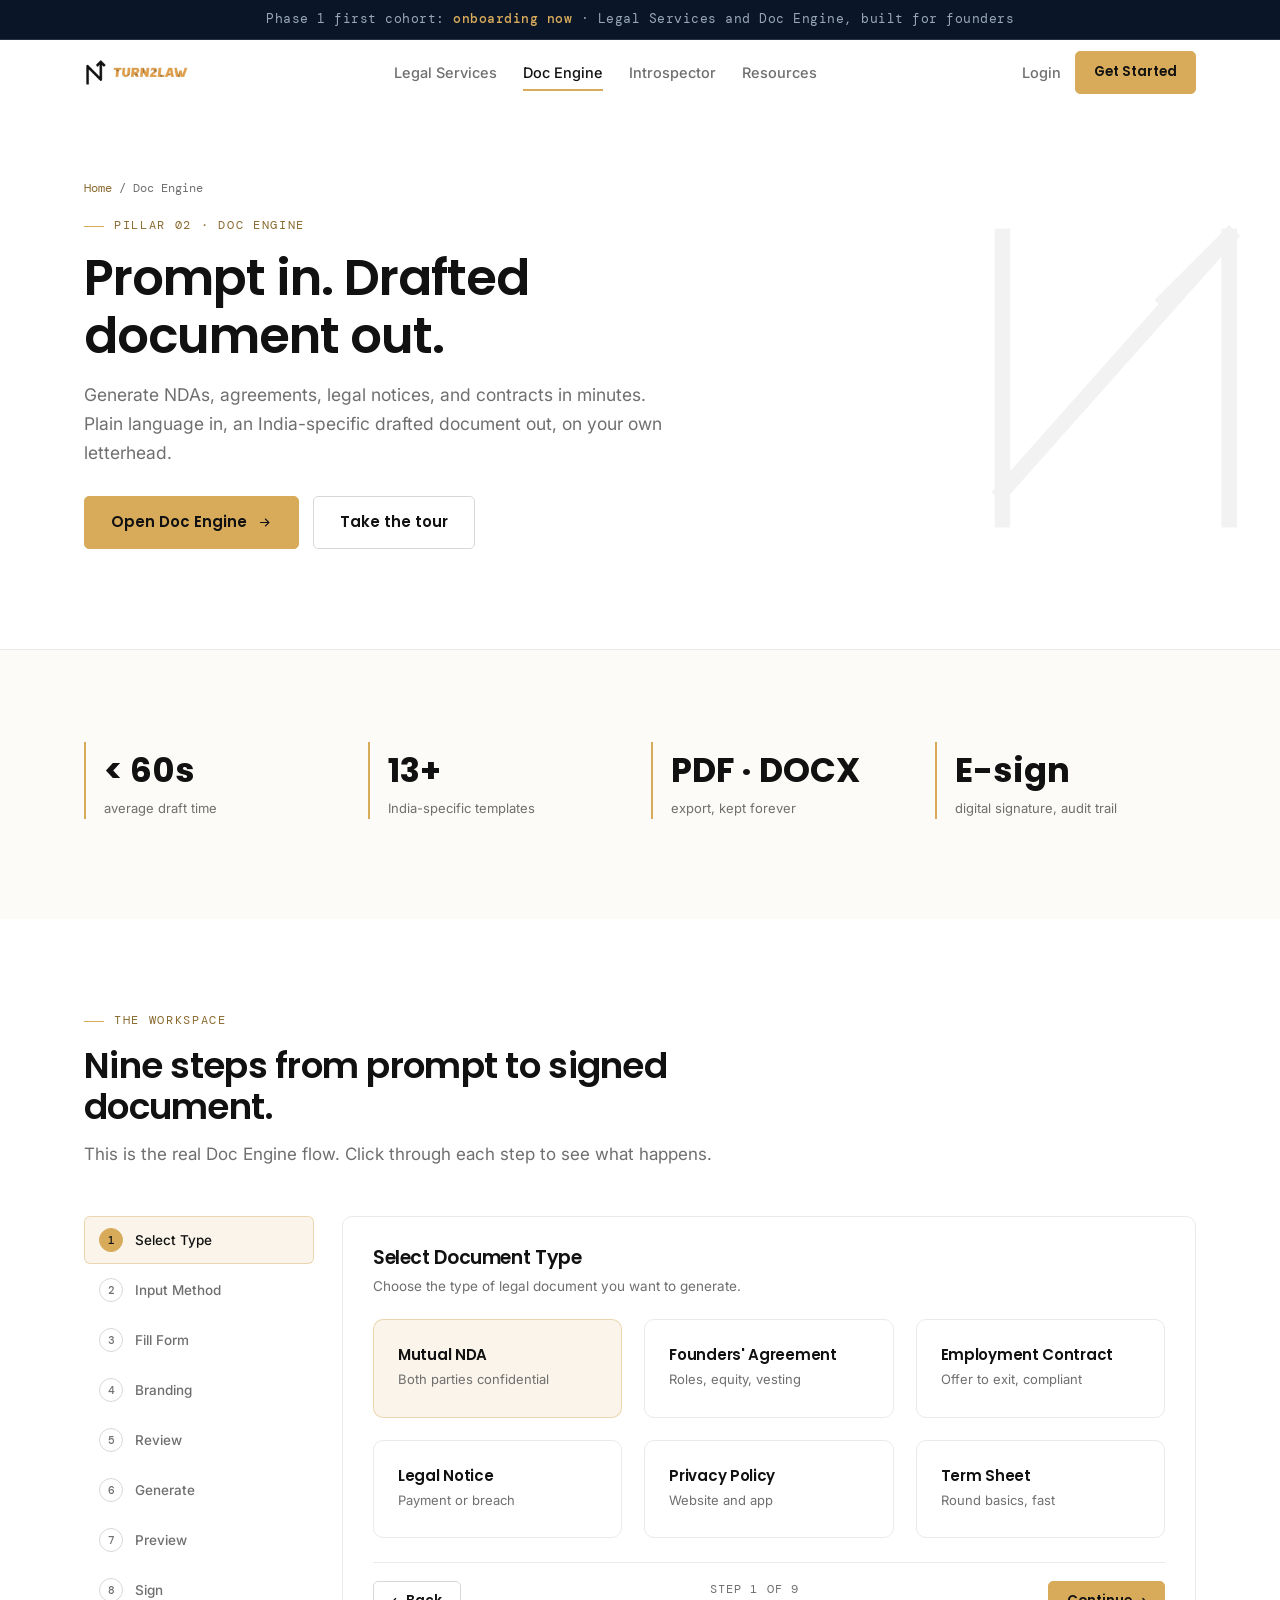
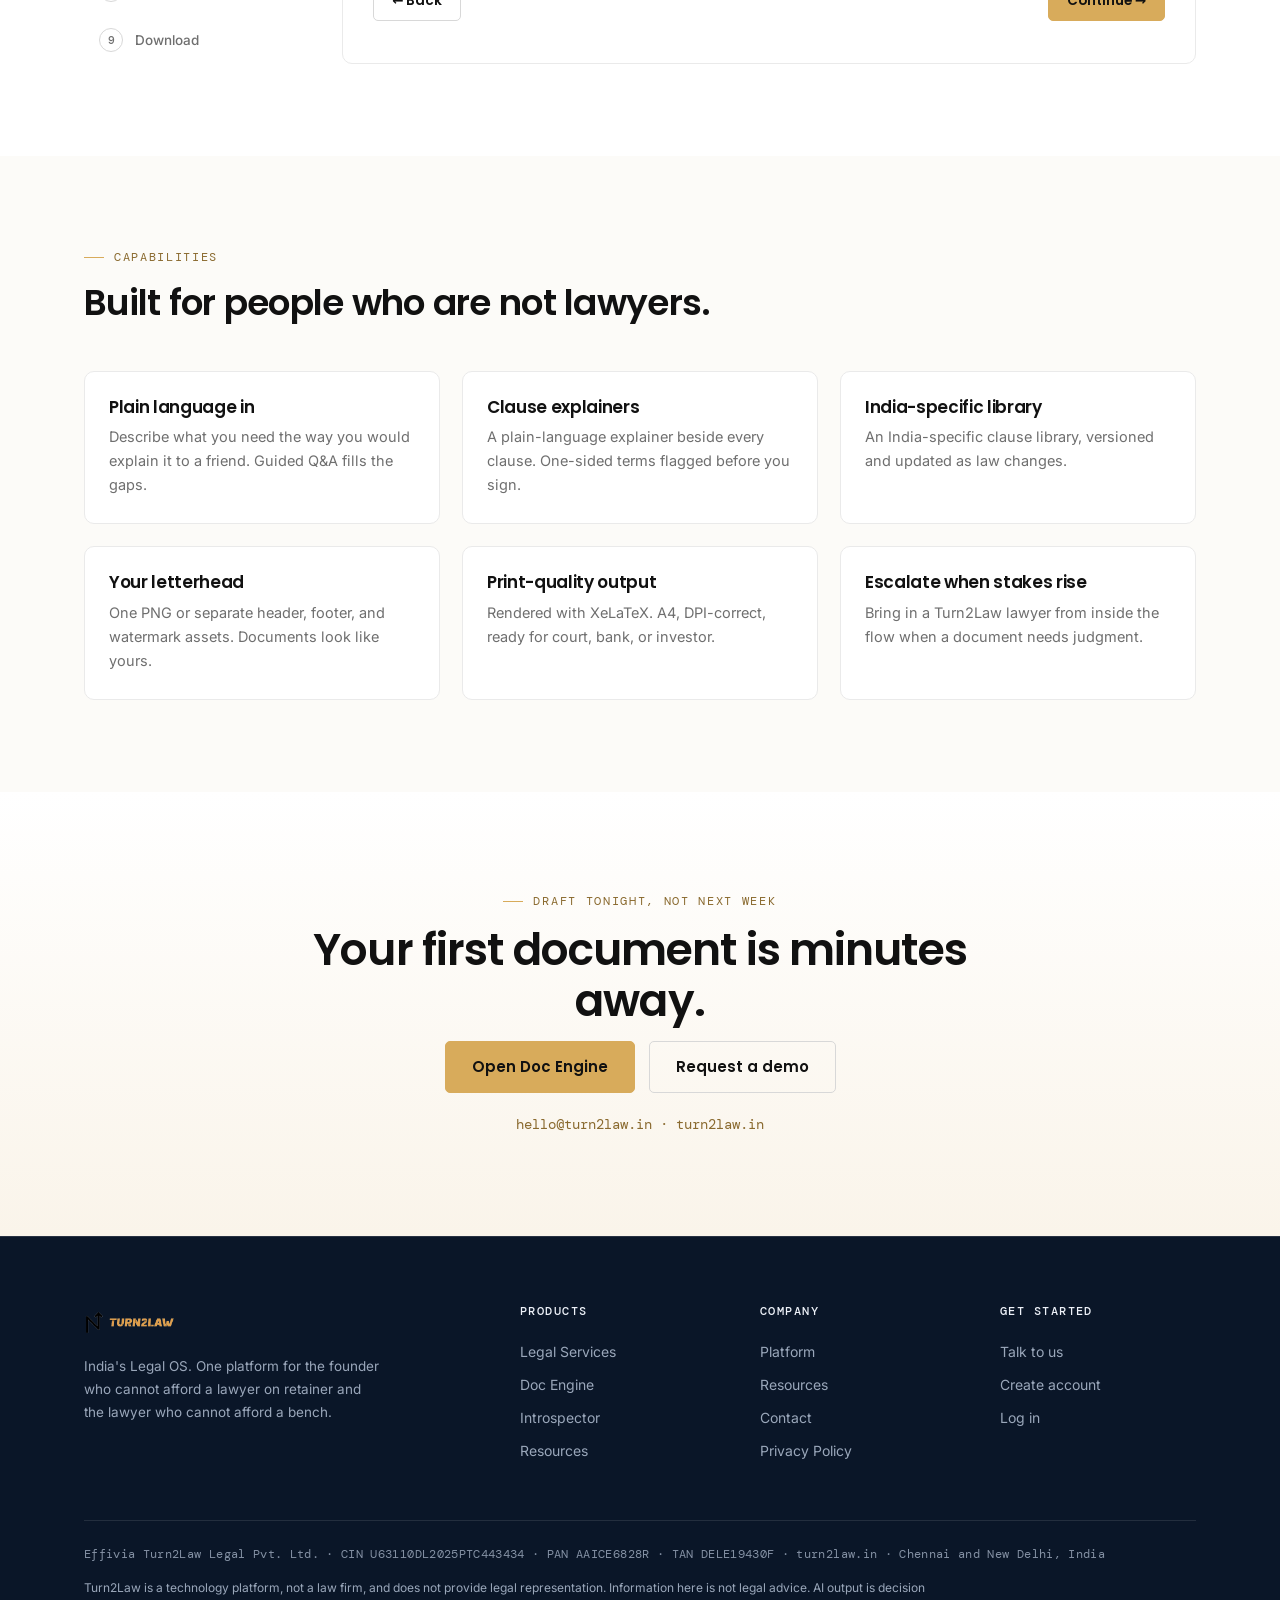
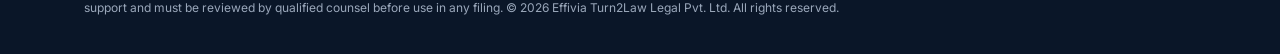
==== commit dc0f91ca: "Add real Turn2Law logo, switch site to light theme only - logo-light.png (ink symbol + gold wordmark" ====
--- a/docengine.html
+++ b/docengine.html
@@ -3,10 +3,10 @@
 <head>
 <meta charset="UTF-8">
 <meta name="viewport" content="width=device-width, initial-scale=1.0">
+<meta name="color-scheme" content="light">
 <title>Doc Engine · Turn2Law</title>
 <meta name="description" content="Prompt in. Drafted document out. Generate NDAs, agreements, notices, and contracts in minutes on your own letterhead.">
 <link rel="icon" href="data:image/svg+xml,%3Csvg xmlns='http://www.w3.org/2000/svg' viewBox='0 0 24 24'%3E%3Cpath d='M3 22V2M3 20L19 2M19 22V2M14.5 6.5L19 2' fill='none' stroke='%23D8AB5B' stroke-width='2.4' stroke-linecap='square'/%3E%3C/svg%3E">
-<script>(function(){var t=localStorage.getItem('t2l-theme')||'auto';var d=window.matchMedia('(prefers-color-scheme: dark)').matches;document.documentElement.dataset.theme=(t==='dark'||(t==='auto'&&d))?'dark':'light';document.documentElement.dataset.themePref=t;})();</script>
 <link rel="preconnect" href="https://fonts.googleapis.com">
 <link rel="preconnect" href="https://fonts.gstatic.com" crossorigin>
 <link href="https://fonts.googleapis.com/css2?family=Poppins:wght@600;700&family=Inter:wght@400;500;600&family=DM+Mono:wght@400;500&display=swap" rel="stylesheet">
@@ -20,8 +20,7 @@
 <nav class="nav" id="nav">
   <div class="wrap nav-inner">
     <a class="logo" href="index.html">
-      <svg viewBox="0 0 24 24" aria-hidden="true"><path d="M3 22V2M3 20L19 2M19 22V2M14.5 6.5L19 2" fill="none" stroke="#D8AB5B" stroke-width="2.4" stroke-linecap="square"/></svg>
-      Turn2Law
+      <img src="logo-light.png" alt="Turn2Law">
     </a>
     <div class="nav-links">
       <a href="legal-services.html">Legal Services</a>
@@ -30,12 +29,6 @@
       <a href="resources.html">Resources</a>
     </div>
     <div class="nav-right">
-      <button class="theme-btn" aria-label="Theme: auto. Click to change.">
-        <svg class="i-auto" viewBox="0 0 24 24" fill="none" stroke-width="1.7"><circle cx="12" cy="12" r="8"/><path d="M12 4a8 8 0 0 1 0 16z" fill="currentColor" stroke="none"/></svg>
-        <svg class="i-sun" viewBox="0 0 24 24" fill="none" stroke-width="1.7"><circle cx="12" cy="12" r="4"/><path d="M12 2v2M12 20v2M2 12h2M20 12h2M4.9 4.9l1.4 1.4M17.7 17.7l1.4 1.4M4.9 19.1l1.4-1.4M17.7 6.3l1.4-1.4"/></svg>
-        <svg class="i-moon" viewBox="0 0 24 24" fill="none" stroke-width="1.7"><path d="M20 14.5A8.5 8.5 0 0 1 9.5 4a8.5 8.5 0 1 0 10.5 10.5z"/></svg>
-        <span class="tlabel">Auto</span>
-      </button>
       <a class="login" href="login.html">Login</a>
       <a class="btn btn-gold btn-sm" href="signup.html">Get Started</a>
       <button class="burger" id="burger" aria-label="Menu"><svg viewBox="0 0 24 24" fill="none" stroke-width="1.8"><path d="M3 6h18M3 12h18M3 18h18"/></svg></button>
@@ -229,9 +222,8 @@
   <div class="wrap">
     <div class="foot-grid">
       <div class="foot-brand">
-        <a class="logo" href="index.html" style="color:var(--band-text)">
-          <svg viewBox="0 0 24 24" aria-hidden="true"><path d="M3 22V2M3 20L19 2M19 22V2M14.5 6.5L19 2" fill="none" stroke="#D8AB5B" stroke-width="2.4" stroke-linecap="square"/></svg>
-          Turn2Law
+        <a class="logo" href="index.html">
+          <img src="logo-band.png" alt="Turn2Law">
         </a>
         <p>India's Legal OS. One platform for the founder who cannot afford a lawyer on retainer and the lawyer who cannot afford a bench.</p>
       </div>
--- a/assets.css
+++ b/assets.css
@@ -44,44 +44,12 @@
   --ok:#2F7D4F;
   --ok-bg:rgba(47,125,79,.1);
 }
-[data-theme="dark"]{
-  --bg:#0A1628;
-  --bg-soft:#0B1930;
-  --surface:#0F2038;
-  --surface-2:#142844;
-  --surface-3:#1A3050;
-  --ink:#F2F5FA;
-  --text:#D3DAE5;
-  --muted:#93A0B5;
-  --line:rgba(255,255,255,.09);
-  --line-strong:rgba(255,255,255,.18);
-  --gold:#E2BC74;
-  --gold-hover:#EDCB8C;
-  --gold-ink:#E2BC74;
-  --gold-soft:rgba(226,188,116,.14);
-  --gold-line:rgba(226,188,116,.4);
-  --navy:#0A1628;
-  --band-bg:#0D1D34;
-  --band-bg-2:#12233D;
-  --band-text:#EDF1F8;
-  --band-muted:#93A0B5;
-  --band-line:rgba(255,255,255,.12);
-  --band-gold:#E2BC74;
-  --on-gold:#0A1628;
-  --shadow:0 8px 28px rgba(0,0,0,.35);
-  --shadow-lg:0 18px 44px rgba(0,0,0,.45);
-  --watermark:rgba(255,255,255,.06);
-  --focus:rgba(226,188,116,.5);
-  --ok:#5BC386;
-  --ok-bg:rgba(91,195,134,.12);
-}
 
 *{margin:0;padding:0;box-sizing:border-box}
 html{scroll-behavior:smooth}
 body{
   font-family:var(--font-body);background:var(--bg);color:var(--text);
   line-height:1.65;font-size:16px;-webkit-font-smoothing:antialiased;
-  transition:background-color .25s ease,color .25s ease;
 }
 h1,h2,h3,h4{font-family:var(--font-head);font-weight:600;letter-spacing:-.02em;line-height:1.15;color:var(--ink)}
 a{color:inherit;text-decoration:none}
@@ -129,8 +97,9 @@
 .nav{position:sticky;top:0;z-index:70;background:var(--bg);background:color-mix(in srgb,var(--bg) 90%,transparent);backdrop-filter:blur(12px);border-bottom:1px solid transparent;transition:border-color .2s}
 .nav.scrolled{border-bottom-color:var(--line)}
 .nav-inner{display:flex;align-items:center;justify-content:space-between;height:66px;gap:18px}
-.logo{display:flex;align-items:center;gap:9px;font-family:var(--font-head);font-weight:700;font-size:18.5px;color:var(--ink)}
-.logo svg{width:21px;height:21px}
+.logo{display:inline-flex;align-items:center;gap:0;color:var(--ink)}
+.logo img{height:30px;width:auto;display:block}
+footer .logo img{height:26px}
 .nav-links{display:flex;align-items:center;gap:26px;font-size:14.5px;font-weight:500}
 .nav-links a{color:var(--muted);transition:color .15s}
 .nav-links a:hover,.nav-links a[aria-current="page"]{color:var(--ink)}
@@ -139,15 +108,6 @@
 .nav-right{display:flex;align-items:center;gap:14px}
 .nav-right .login{font-size:14.5px;font-weight:500;color:var(--muted)}
 .nav-right .login:hover{color:var(--ink)}
-
-/* theme toggle */
-.theme-btn{display:inline-flex;align-items:center;gap:8px;background:var(--surface-2);border:1px solid var(--line);border-radius:99px;padding:7px 14px;cursor:pointer;font-family:var(--font-mono);font-size:11.5px;letter-spacing:.08em;text-transform:uppercase;color:var(--muted);transition:.18s}
-.theme-btn:hover{border-color:var(--gold-line);color:var(--gold-ink)}
-.theme-btn svg{width:14px;height:14px;stroke:currentColor}
-.theme-btn .i-sun,.theme-btn .i-moon,.theme-btn .i-auto{display:none}
-html[data-theme-pref="light"] .theme-btn .i-sun{display:block}
-html[data-theme-pref="dark"] .theme-btn .i-moon{display:block}
-html[data-theme-pref="auto"] .theme-btn .i-auto{display:block}
 
 .burger{display:none;background:none;border:1px solid var(--line);border-radius:6px;cursor:pointer;padding:8px}
 .burger svg{width:20px;height:20px;stroke:var(--ink)}
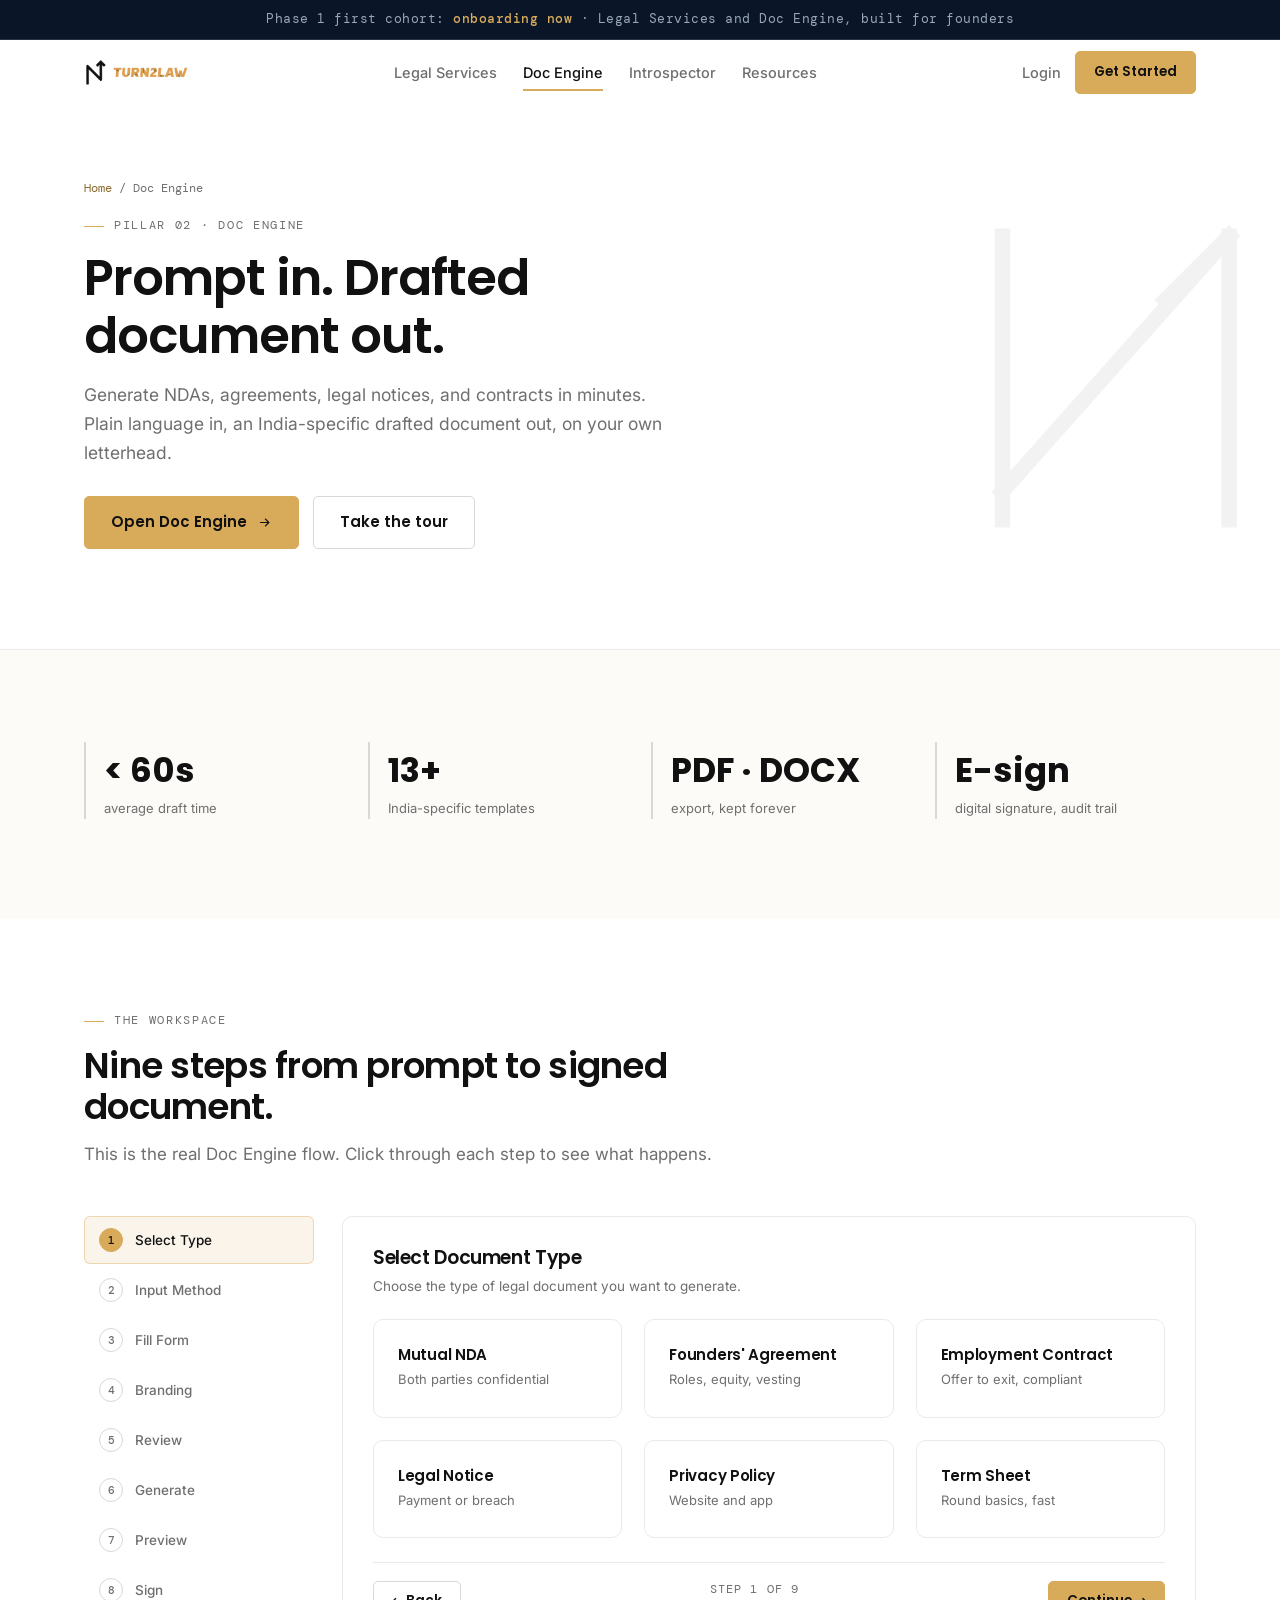
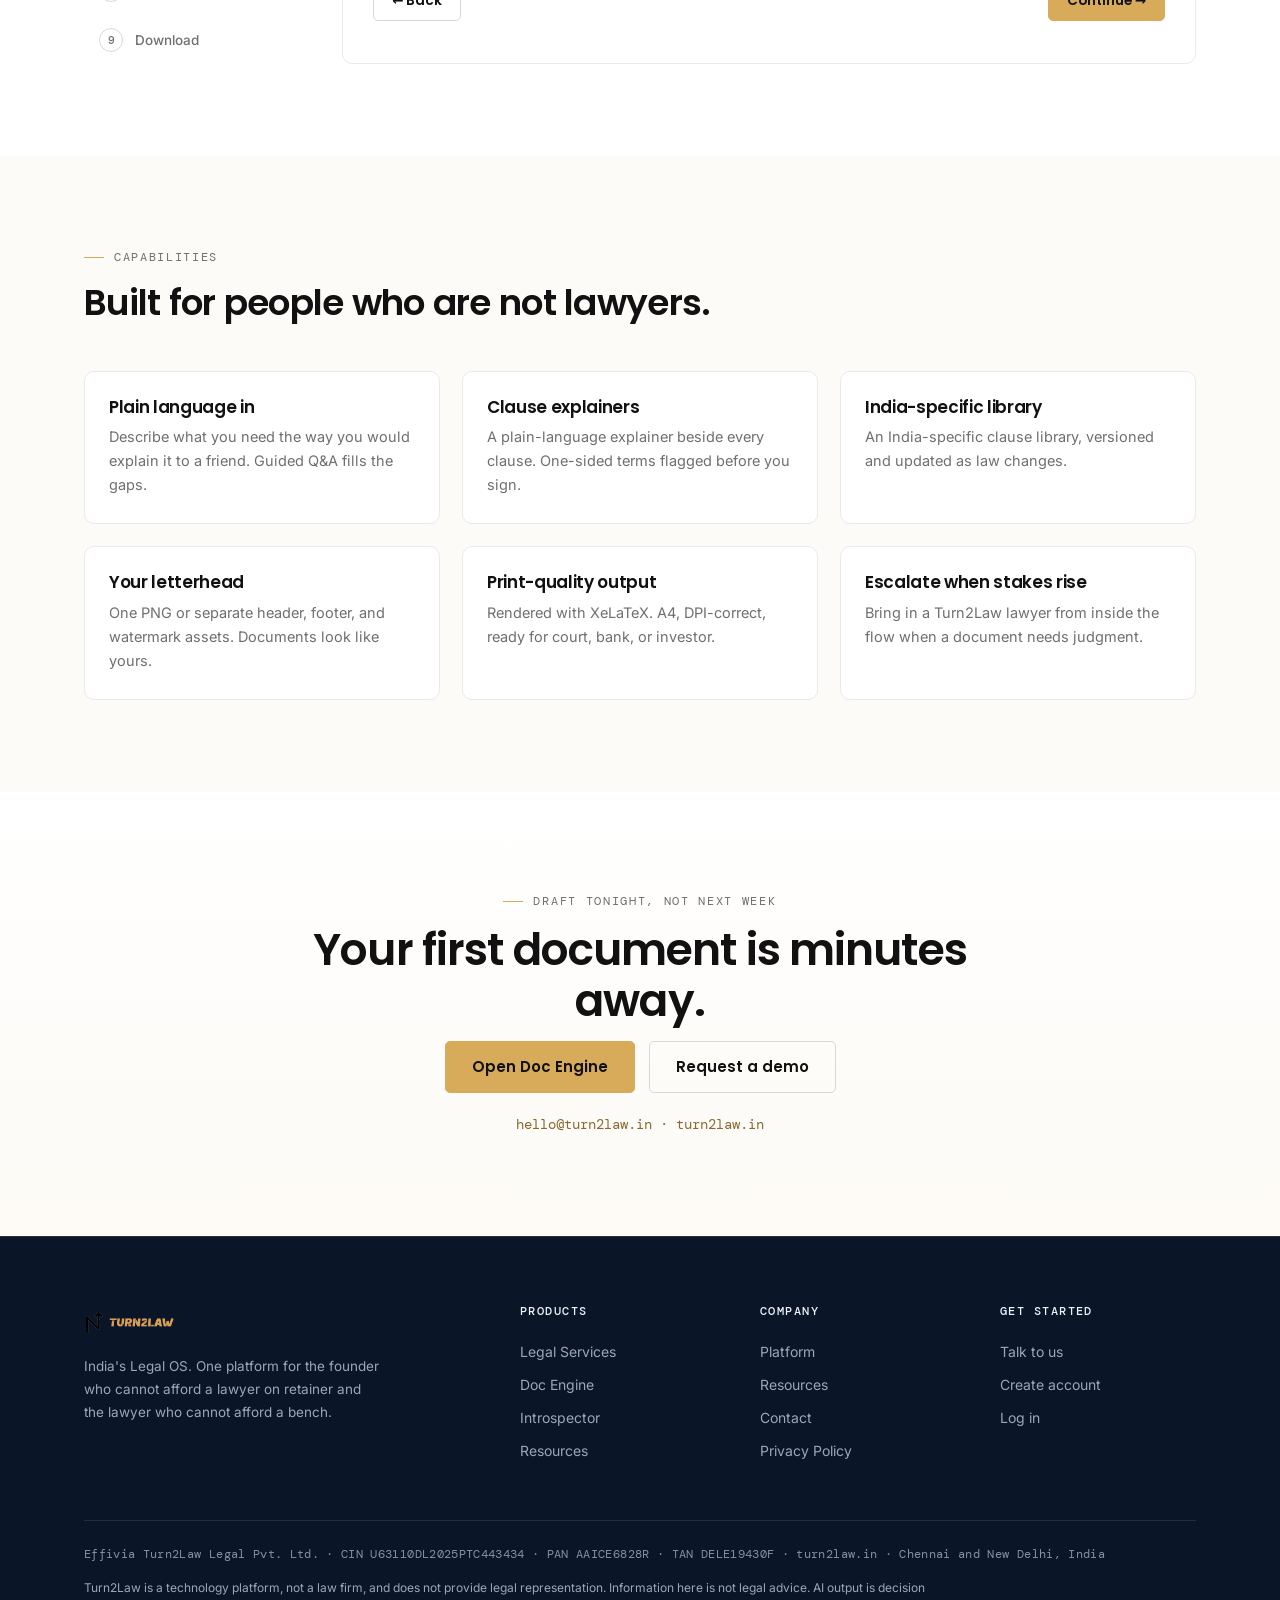
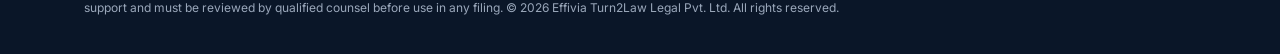
==== commit b3009ad8: "Apply strict brand palette: gold on white, one accent moment per screen - chips, stats, flow dots, s" ====
--- a/docengine.html
+++ b/docengine.html
@@ -96,7 +96,7 @@
           <h3>Select Document Type</h3>
           <p class="hint">Choose the type of legal document you want to generate.</p>
           <div class="grid-3">
-            <div class="card" style="border-color:var(--gold-line);background:var(--gold-soft)"><h3 style="font-size:15px">Mutual NDA</h3><p style="font-size:13px">Both parties confidential</p></div>
+            <div class="card"><h3 style="font-size:15px">Mutual NDA</h3><p style="font-size:13px">Both parties confidential</p></div>
             <div class="card"><h3 style="font-size:15px">Founders' Agreement</h3><p style="font-size:13px">Roles, equity, vesting</p></div>
             <div class="card"><h3 style="font-size:15px">Employment Contract</h3><p style="font-size:13px">Offer to exit, compliant</p></div>
             <div class="card"><h3 style="font-size:15px">Legal Notice</h3><p style="font-size:13px">Payment or breach</p></div>
@@ -108,7 +108,7 @@
           <h3>Choose Input Method</h3>
           <p class="hint">How would you like to provide the document details?</p>
           <div class="grid-2">
-            <div class="card" style="border-color:var(--gold-line)"><span class="chip" style="margin-bottom:10px;display:inline-block">Recommended</span><h3 style="font-size:15px">Generate from Form</h3><p style="font-size:13px">Fill in fields manually with precise control over every detail.</p></div>
+            <div class="card"><span class="chip chip-gold" style="margin-bottom:10px;display:inline-block">Recommended</span><h3 style="font-size:15px">Generate from Form</h3><p style="font-size:13px">Fill in fields manually with precise control over every detail.</p></div>
             <div class="card"><h3 style="font-size:15px">Upload PDF, DOCX, or image</h3><p style="font-size:13px">We classify and pre-fill the form fields automatically. OCR for scans included.</p></div>
           </div>
         </div>
@@ -126,7 +126,7 @@
           <h3>Choose Branding</h3>
           <p class="hint">Pick how your document should look. Most users just need one letterhead PNG.</p>
           <div class="grid-2">
-            <div class="card" style="border-color:var(--gold-line)"><span class="chip" style="margin-bottom:10px;display:inline-block">Recommended</span><h3 style="font-size:15px">Upload complete letterhead</h3><p style="font-size:13px">One A4 PNG with your full design, header, footer, watermark. Used as background on every page.</p></div>
+            <div class="card"><span class="chip chip-gold" style="margin-bottom:10px;display:inline-block">Recommended</span><h3 style="font-size:15px">Upload complete letterhead</h3><p style="font-size:13px">One A4 PNG with your full design, header, footer, watermark. Used as background on every page.</p></div>
             <div class="card"><h3 style="font-size:15px">Turn2Law default branding</h3><p style="font-size:13px">Professional letterhead, no uploads needed. Advanced mode allows separate header, footer, logo, and watermark.</p></div>
           </div>
         </div>
--- a/assets.css
+++ b/assets.css
@@ -60,7 +60,7 @@
 :focus-visible{outline:2px solid var(--focus);outline-offset:2px;border-radius:3px}
 
 /* ---------- primitives ---------- */
-.eyebrow{font-family:var(--font-mono);font-size:12px;letter-spacing:.14em;text-transform:uppercase;color:var(--gold-ink);margin-bottom:14px;display:flex;align-items:center;gap:10px}
+.eyebrow{font-family:var(--font-mono);font-size:12px;letter-spacing:.14em;text-transform:uppercase;color:var(--muted);margin-bottom:14px;display:flex;align-items:center;gap:10px}
 .eyebrow::before{content:"";width:20px;height:1px;background:var(--gold);flex-shrink:0}
 .section{padding:92px 0}
 .section.soft{background:var(--bg-soft)}
@@ -83,7 +83,8 @@
 .card h3{font-size:17px;margin-bottom:8px}
 .card p{font-size:14.5px;color:var(--muted)}
 
-.chip{display:inline-flex;align-items:center;gap:7px;font-family:var(--font-mono);font-size:11.5px;letter-spacing:.04em;color:var(--gold-ink);background:var(--gold-soft);border-radius:4px;padding:5px 11px}
+.chip{display:inline-flex;align-items:center;gap:7px;font-family:var(--font-mono);font-size:11.5px;letter-spacing:.04em;color:var(--muted);background:var(--surface-2);border:1px solid var(--line);border-radius:4px;padding:4px 10px}
+.chip-gold{color:var(--gold-ink);background:var(--gold-soft);border-color:var(--gold-line)}
 .tag{display:inline-block;font-family:var(--font-mono);font-size:10.5px;letter-spacing:.1em;text-transform:uppercase;color:var(--muted);border:1px solid var(--line);border-radius:99px;padding:4px 11px}
 
 .grid-2{display:grid;grid-template-columns:1fr 1fr;gap:22px}
@@ -134,18 +135,19 @@
 .steps{display:grid;gap:0;counter-reset:st}
 .step{display:grid;grid-template-columns:52px 1fr;gap:18px;padding:20px 0;border-bottom:1px solid var(--line)}
 .step:last-child{border-bottom:0}
-.step .n{font-family:var(--font-mono);font-size:12px;color:var(--gold-ink);border:1px solid var(--gold-line);border-radius:99px;width:40px;height:40px;display:flex;align-items:center;justify-content:center;background:var(--gold-soft)}
+.step .n{font-family:var(--font-mono);font-size:12px;color:var(--muted);border:1px solid var(--line-strong);border-radius:99px;width:40px;height:40px;display:flex;align-items:center;justify-content:center;background:var(--surface-2)}
 .step h3{font-size:16.5px;margin-bottom:5px}
 .step p{font-size:14px;color:var(--muted)}
 
 .flowline{display:flex;align-items:flex-start;gap:0;overflow-x:auto;padding:8px 0 16px}
 .flow-node{flex:1;min-width:150px;position:relative;padding:0 14px 0 0}
-.flow-node .dot{width:12px;height:12px;border-radius:99px;background:var(--gold);margin-bottom:14px;position:relative}
+.flow-node .dot{width:12px;height:12px;border-radius:99px;background:var(--surface);border:2px solid var(--line-strong);margin-bottom:14px;position:relative}
+.flow-node:last-child .dot{background:var(--gold);border-color:var(--gold)}
 .flow-node:not(:last-child) .dot::after{content:"";position:absolute;top:5px;left:16px;right:-100%;width:calc(100% + 86%);height:2px;background:var(--line)}
 .flow-node h4{font-size:14.5px;font-family:var(--font-head);margin-bottom:4px;color:var(--ink)}
 .flow-node p{font-size:12.5px;color:var(--muted);line-height:1.55}
 
-.stat{text-align:left;border-left:2px solid var(--gold);padding-left:18px}
+.stat{text-align:left;border-left:2px solid var(--line-strong);padding-left:18px}
 .stat .v{font-family:var(--font-head);font-weight:700;font-size:clamp(26px,3vw,34px);color:var(--ink)}
 .stat .l{font-size:13px;color:var(--muted)}
 
@@ -169,7 +171,7 @@
 .band .card h3,.band .card h4{color:var(--band-text)}
 .band .card p{color:var(--band-muted)}
 
-.cta-band{text-align:center;padding:100px 0;background:linear-gradient(180deg,var(--bg) 0%,var(--gold-soft) 100%)}
+.cta-band{text-align:center;padding:100px 0;background:linear-gradient(180deg,var(--bg) 0%,rgba(216,171,91,.06) 100%)}
 .cta-band h2{font-size:clamp(28px,4.2vw,44px);max-width:660px;margin:0 auto 14px}
 .cta-band p{color:var(--muted);font-size:16.5px;margin-bottom:32px}
 .cta-band .hero-ctas{justify-content:center;margin-bottom:20px}
@@ -232,23 +234,23 @@
 .cite .name{font-size:14px;font-weight:600;color:var(--ink)}
 .cite .ref{font-family:var(--font-mono);font-size:11.5px;color:var(--muted)}
 .cite .badge{font-family:var(--font-mono);font-size:10px;letter-spacing:.08em;text-transform:uppercase;padding:3px 9px;border-radius:3px;white-space:nowrap}
-.badge.bind{background:var(--ok-bg);color:var(--ok)}
+.badge.bind{background:rgba(10,22,40,.07);color:#0A1628}
 .badge.foll{background:var(--gold-soft);color:var(--gold-ink)}
 .badge.pers{background:var(--surface-2);color:var(--muted)}
 
 /* resource cards */
 .res-card{display:flex;gap:16px;align-items:flex-start}
-.res-card .ic{width:42px;height:42px;border-radius:8px;background:var(--gold-soft);display:flex;align-items:center;justify-content:center;flex-shrink:0}
-.res-card .ic svg{width:20px;height:20px;stroke:var(--gold-ink)}
+.res-card .ic{width:42px;height:42px;border-radius:8px;background:var(--surface-2);display:flex;align-items:center;justify-content:center;flex-shrink:0}
+.res-card .ic svg{width:20px;height:20px;stroke:var(--muted)}
 .res-card h3{font-size:15.5px}
-.res-card .meta{font-family:var(--font-mono);font-size:11px;letter-spacing:.06em;color:var(--gold-ink);margin-bottom:6px;text-transform:uppercase}
+.res-card .meta{font-family:var(--font-mono);font-size:11px;letter-spacing:.06em;color:var(--muted);margin-bottom:6px;text-transform:uppercase}
 .res-card p{font-size:13.5px}
 .news-item{border-left:2px solid var(--line);padding:4px 0 4px 20px}
 .news-item:hover{border-left-color:var(--gold)}
-.news-item .k{font-family:var(--font-mono);font-size:10.5px;letter-spacing:.1em;color:var(--gold-ink);text-transform:uppercase}
+.news-item .k{font-family:var(--font-mono);font-size:10.5px;letter-spacing:.1em;color:var(--muted);text-transform:uppercase}
 .news-item h3{font-size:15.5px;margin:6px 0}
 .deadline{display:flex;gap:16px;align-items:flex-start}
-.deadline .date{font-family:var(--font-mono);font-size:11px;text-align:center;border:1px solid var(--gold-line);background:var(--gold-soft);color:var(--gold-ink);border-radius:6px;padding:7px 10px;line-height:1.4;min-width:58px}
+.deadline .date{font-family:var(--font-mono);font-size:11px;text-align:center;border:1px solid var(--line-strong);background:var(--surface-2);color:var(--muted);border-radius:6px;padding:7px 10px;line-height:1.4;min-width:58px}
 .deadline .date b{display:block;font-size:16px;color:var(--ink)}
 
 /* pricing */
@@ -261,7 +263,7 @@
 .price .amt small{font-size:13px;font-weight:500;color:var(--muted)}
 .price ul{list-style:none;margin:16px 0 22px;flex:1}
 .price li{font-size:13.5px;color:var(--muted);padding:7px 0;border-bottom:1px solid var(--line);display:flex;gap:10px;align-items:flex-start}
-.price li svg{width:14px;height:14px;stroke:var(--gold-ink);flex-shrink:0;margin-top:4px}
+.price li svg{width:14px;height:14px;stroke:var(--muted);flex-shrink:0;margin-top:4px}
 
 /* footer */
 footer{background:var(--band-bg);color:var(--band-muted);padding:68px 0 36px;font-size:14px;border-top:1px solid var(--band-line)}
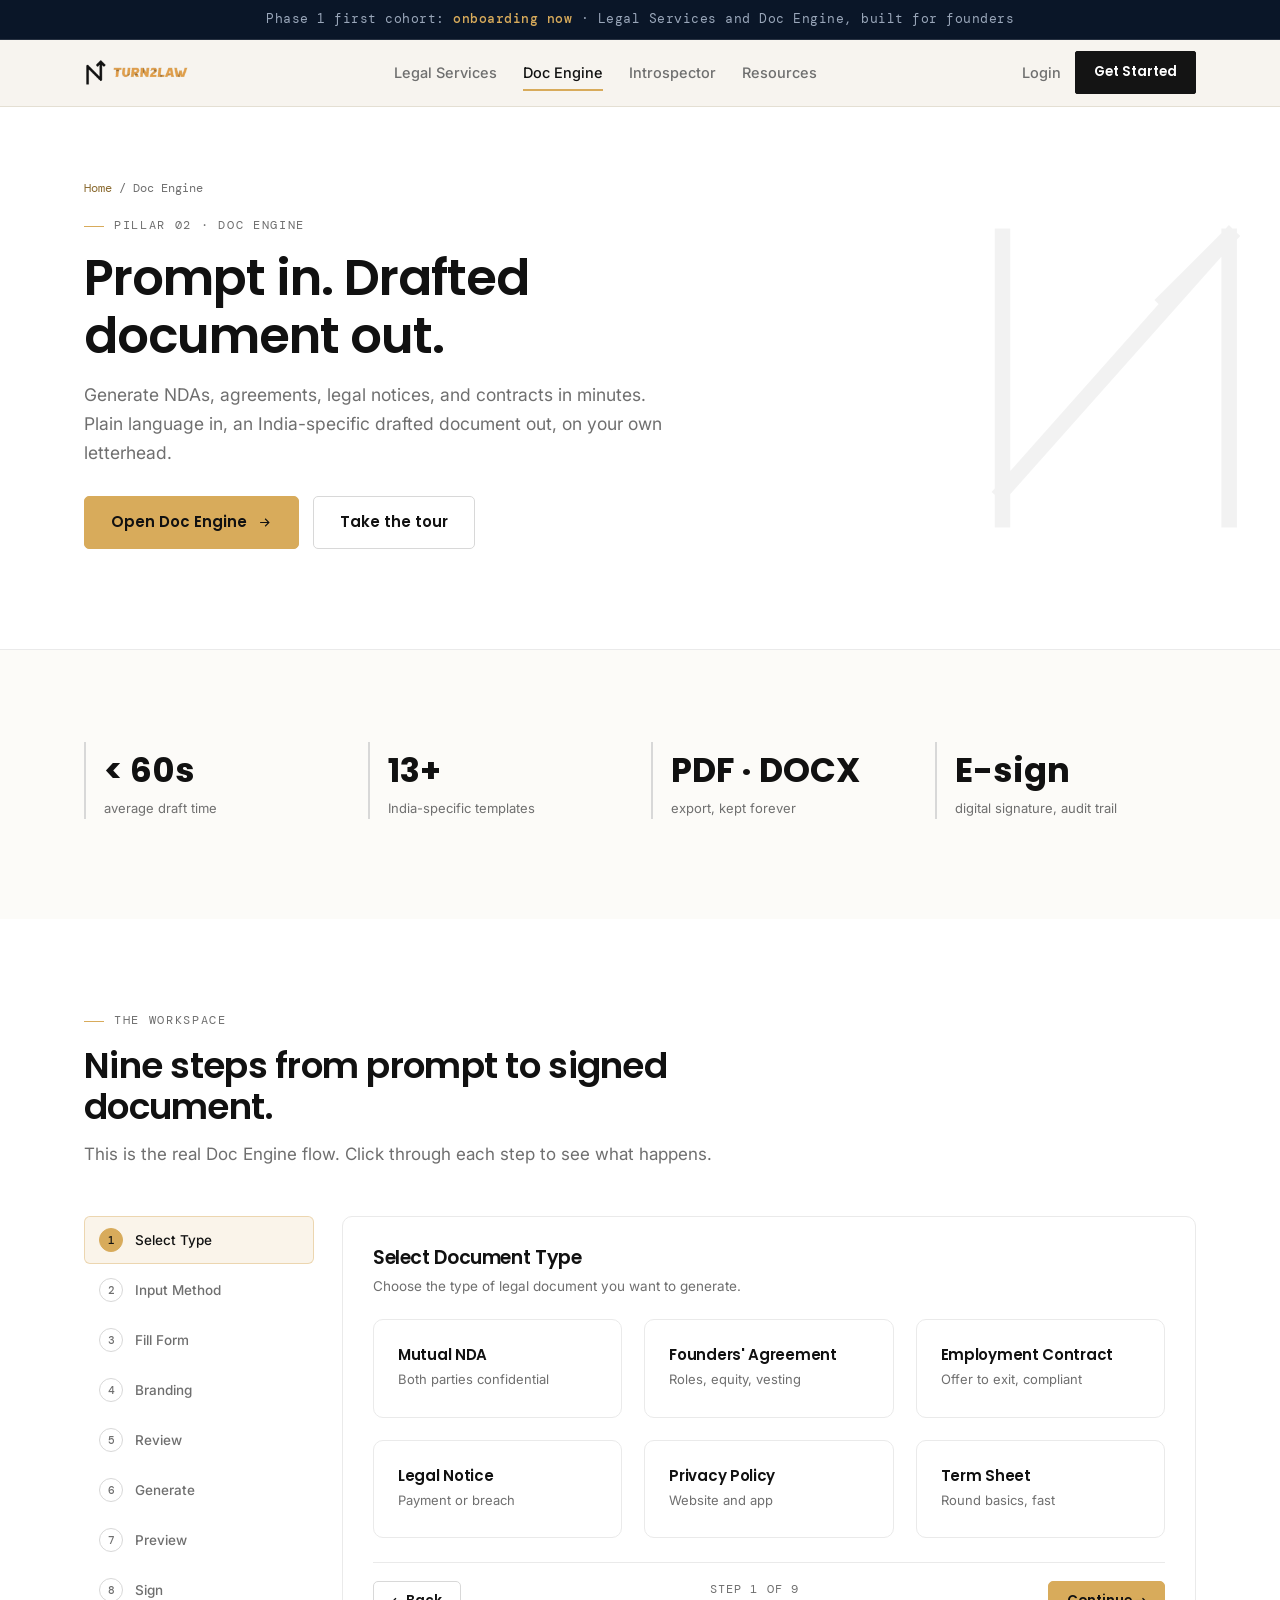
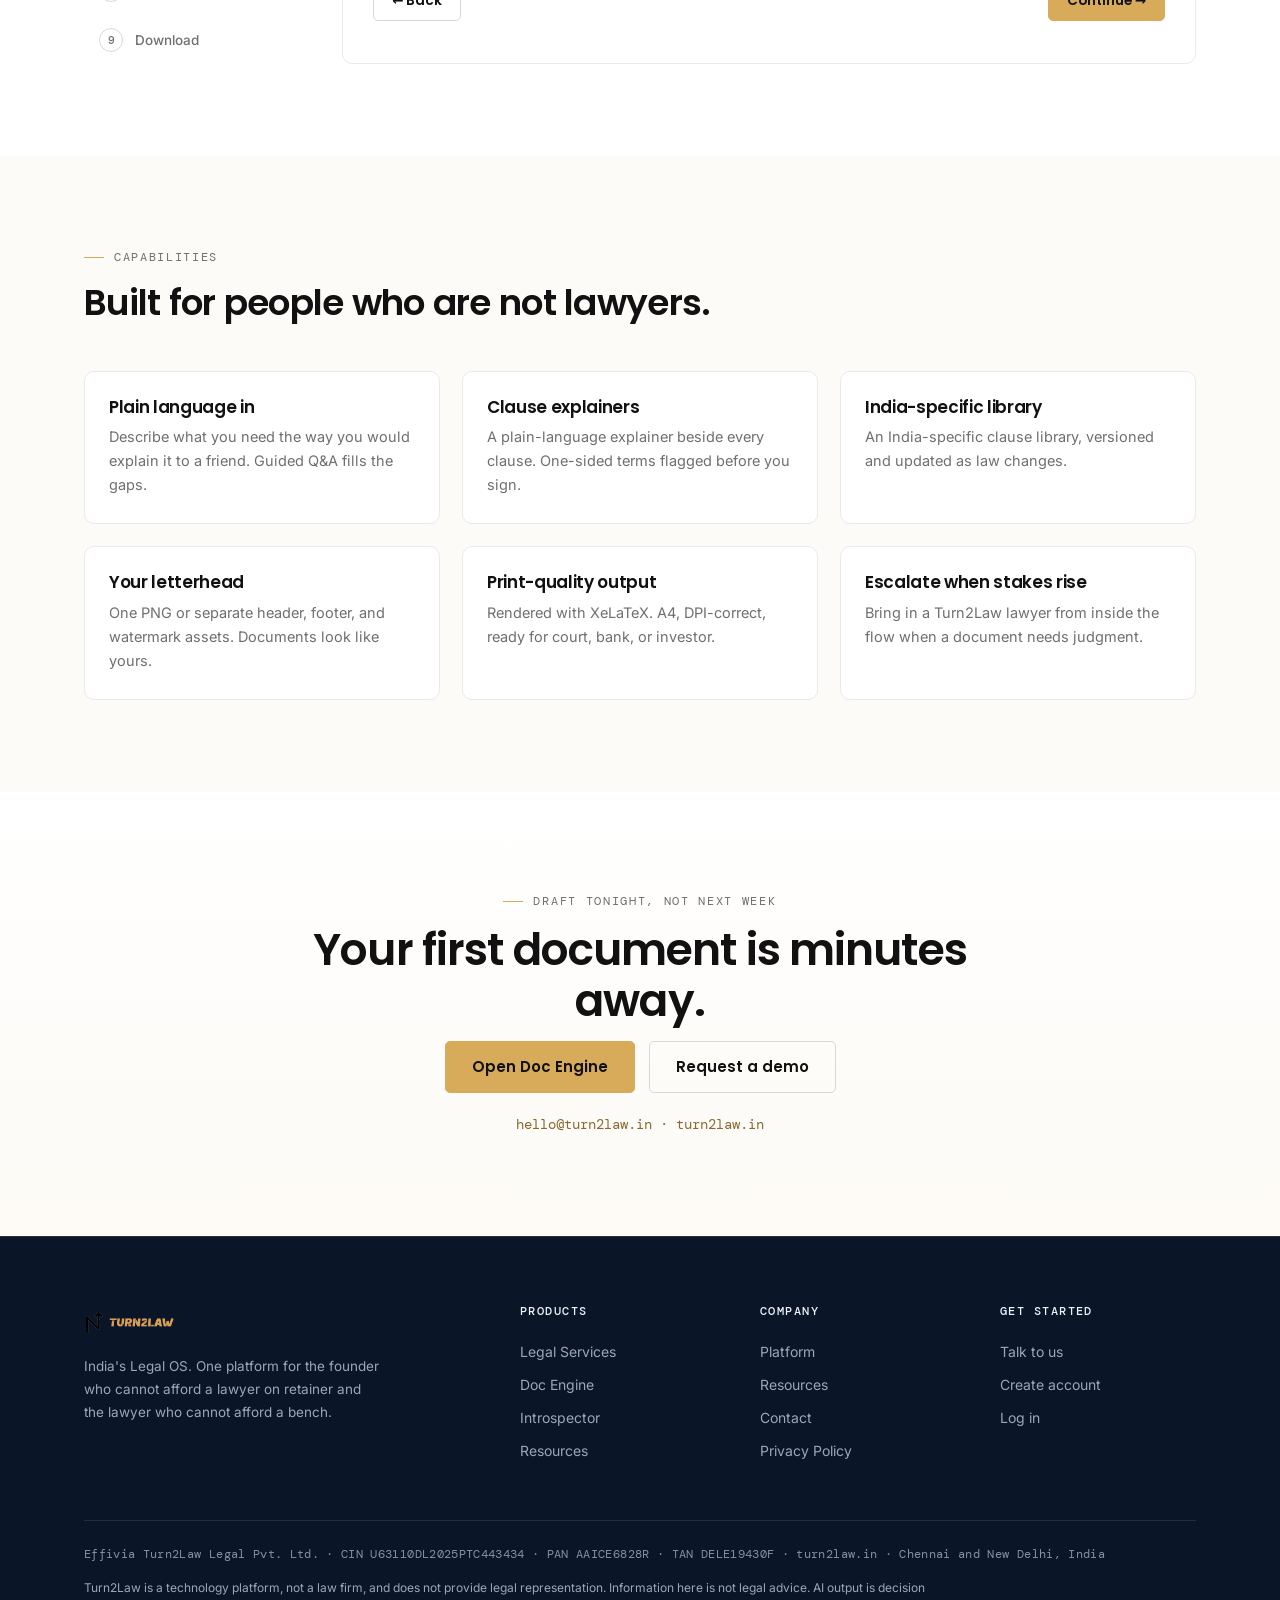
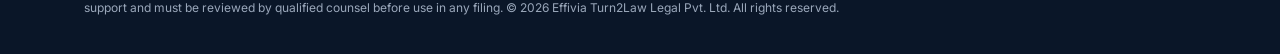
==== commit d9706f8f: "Hero redesigned per Classical Clarity reference - serif display headline (Playfair) with single gold" ====
--- a/docengine.html
+++ b/docengine.html
@@ -30,7 +30,7 @@
     </div>
     <div class="nav-right">
       <a class="login" href="login.html">Login</a>
-      <a class="btn btn-gold btn-sm" href="signup.html">Get Started</a>
+      <a class="btn btn-ink btn-sm" href="signup.html">Get Started</a>
       <button class="burger" id="burger" aria-label="Menu"><svg viewBox="0 0 24 24" fill="none" stroke-width="1.8"><path d="M3 6h18M3 12h18M3 18h18"/></svg></button>
     </div>
   </div>
--- a/assets.css
+++ b/assets.css
@@ -30,6 +30,8 @@
   --gold-soft:rgba(216,171,91,.13);
   --gold-line:rgba(216,171,91,.4);
   --navy:#0A1628;
+  --cream:#F7F4EE;
+  --hair:#E4DFD3;
   --band-bg:#0A1628;
   --band-bg-2:#0D1D34;
   --band-text:#EDF1F8;
@@ -76,6 +78,10 @@
 .btn-ghost:hover{border-color:var(--ink);background:var(--surface-2)}
 .btn-white{background:var(--band-text);color:#0A1628;border-color:var(--band-text)}
 .btn-white:hover{background:var(--band-gold);border-color:var(--band-gold)}
+.btn-ink{background:#141414;color:#FFFFFF;border-color:#141414;border-radius:2px}
+.btn-ink:hover{background:#000000;border-color:#000000;transform:translateY(-1px)}
+.btn-outline{background:transparent;color:var(--ink);border-color:#141414;border-radius:2px}
+.btn-outline:hover{background:#141414;color:#FFFFFF}
 .btn-sm{padding:9px 18px;font-size:13.5px}
 
 .card{background:var(--surface);border:1px solid var(--line);border-radius:var(--r-lg);padding:26px 24px;transition:border-color .2s,transform .2s,box-shadow .2s}
@@ -95,8 +101,8 @@
 .announce{background:var(--band-bg);color:var(--band-muted);font-family:var(--font-mono);font-size:12.5px;letter-spacing:.04em;text-align:center;padding:9px 16px;border-bottom:1px solid var(--band-line)}
 .announce b{color:var(--band-gold);font-weight:500}
 
-.nav{position:sticky;top:0;z-index:70;background:var(--bg);background:color-mix(in srgb,var(--bg) 90%,transparent);backdrop-filter:blur(12px);border-bottom:1px solid transparent;transition:border-color .2s}
-.nav.scrolled{border-bottom-color:var(--line)}
+.nav{position:sticky;top:0;z-index:70;background:#F7F4EE;background:color-mix(in srgb,#F7F4EE 92%,transparent);backdrop-filter:blur(12px);border-bottom:1px solid var(--hair);transition:border-color .2s}
+.nav.scrolled{border-bottom-color:var(--hair)}
 .nav-inner{display:flex;align-items:center;justify-content:space-between;height:66px;gap:18px}
 .logo{display:inline-flex;align-items:center;gap:0;color:var(--ink)}
 .logo img{height:30px;width:auto;display:block}
@@ -116,10 +122,25 @@
 .mobile-menu a{padding:11px 0;font-size:15px;font-weight:500;color:var(--ink);border-bottom:1px solid var(--line)}
 .mobile-menu.open{display:flex}
 
-/* ---------- hero ---------- */
-.hero{position:relative;overflow:hidden;padding:100px 0 84px}
+/* ---------- hero (classical clarity) ---------- */
+.hero{position:relative;overflow:hidden;background:linear-gradient(180deg,var(--cream) 0%,var(--cream) 78%,#FFFFFF 100%)}
+.hero-inner{position:relative;display:grid;grid-template-columns:minmax(0,1.05fr) minmax(0,.75fr);gap:40px;align-items:center;padding:88px 0 64px}
+.hero-copy .eyebrow{color:var(--muted)}
+.hero-copy .eyebrow::after{content:"";width:44px;height:1px;background:var(--gold);margin-left:4px}
+.hero-serif{font-family:'Playfair Display',Georgia,'Times New Roman',serif;font-weight:500;letter-spacing:-.015em;line-height:1.08;font-size:clamp(38px,5.6vw,66px);color:#141414;margin-bottom:24px}
+.hero-serif .gold{color:#B8934E}
+.hero .sub{font-size:17px;color:var(--muted);max-width:520px;margin-bottom:34px;line-height:1.7}
+.hero-ctas{display:flex;gap:14px;flex-wrap:wrap;margin-bottom:0}
+.hero-strip{margin-top:44px;padding-top:18px;border-top:1px solid var(--hair);display:flex;align-items:center;gap:18px;font-family:var(--font-mono);font-size:10.5px;letter-spacing:.22em;text-transform:uppercase;color:var(--muted);max-width:560px;flex-wrap:wrap}
+.hero-strip .sep{width:1px;height:11px;background:var(--hair)}
+.hero-visual{position:relative;min-height:440px}
+.hero-visual img{position:absolute;right:-24px;top:50%;transform:translateY(-50%);width:min(560px,52vw);height:auto;
+  -webkit-mask-image:linear-gradient(90deg,rgba(247,244,238,0) 0%,rgba(247,244,238,.55) 18%,#FFFFFF 42%);
+  mask-image:linear-gradient(90deg,rgba(247,244,238,0) 0%,rgba(247,244,238,.55) 18%,#FFFFFF 42%)}
+/* legacy hero fallback (subpages keep the simple hero) */
+.page-hero{position:relative;overflow:hidden;background:var(--bg)}
 .hero-watermark{position:absolute;right:-20px;top:34%;transform:translateY(-50%);width:400px;height:400px;opacity:1;pointer-events:none;color:var(--watermark)}
-.hero h1{font-size:clamp(34px,5vw,58px);max-width:700px;margin-bottom:20px}
+h1.hero-title{font-size:clamp(34px,5vw,58px);max-width:700px;margin-bottom:20px}
 .hero .sub{font-size:18.5px;color:var(--muted);max-width:580px;margin-bottom:34px}
 .hero-ctas{display:flex;gap:14px;flex-wrap:wrap;margin-bottom:40px}
 
@@ -301,6 +322,9 @@
   .nav-right .login{display:none}
   .nav-right .btn{display:none}
   .burger{display:block}
+  .hero-inner{grid-template-columns:1fr;padding:64px 0 48px}
+  .hero-visual{min-height:260px;order:-1}
+  .hero-visual img{position:relative;right:auto;top:auto;transform:none;width:100%;margin-top:8px}
 }
 @media(max-width:640px){
   .grid-2,.grid-3,.grid-4{grid-template-columns:1fr}
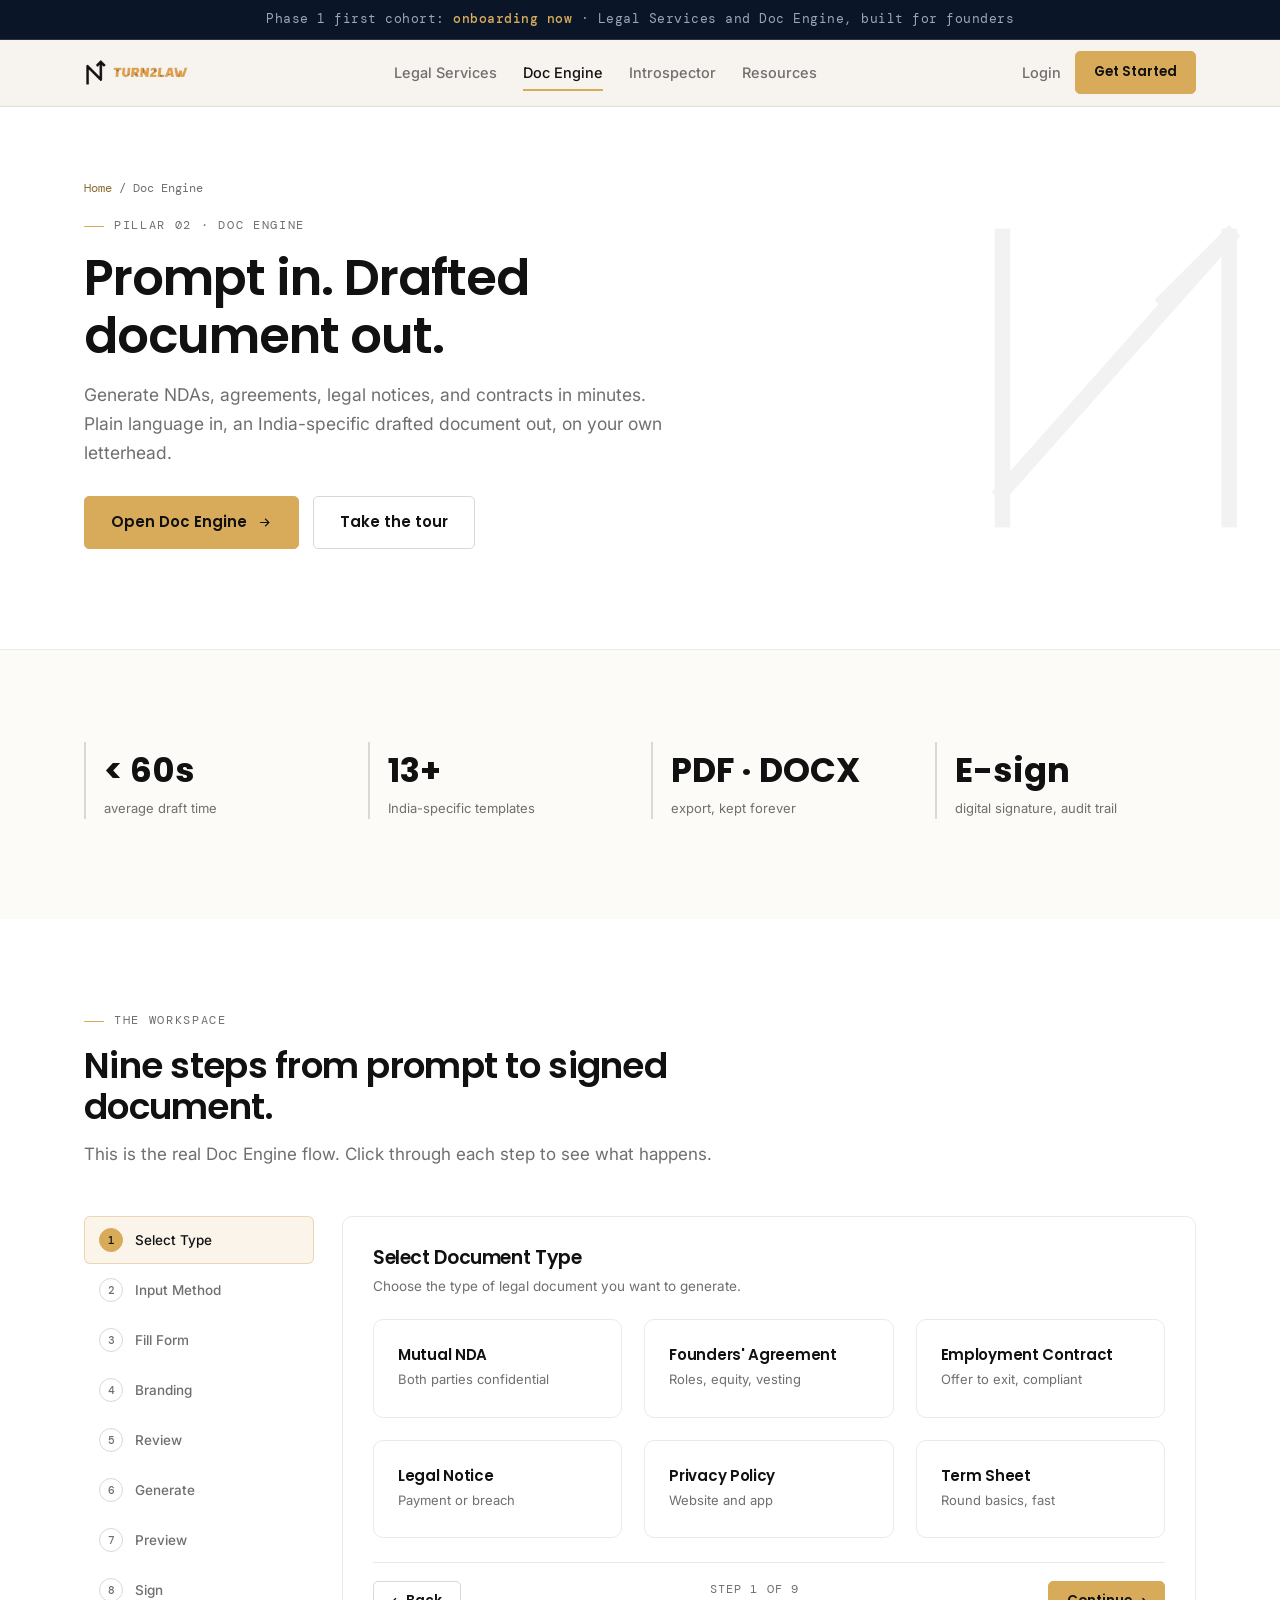
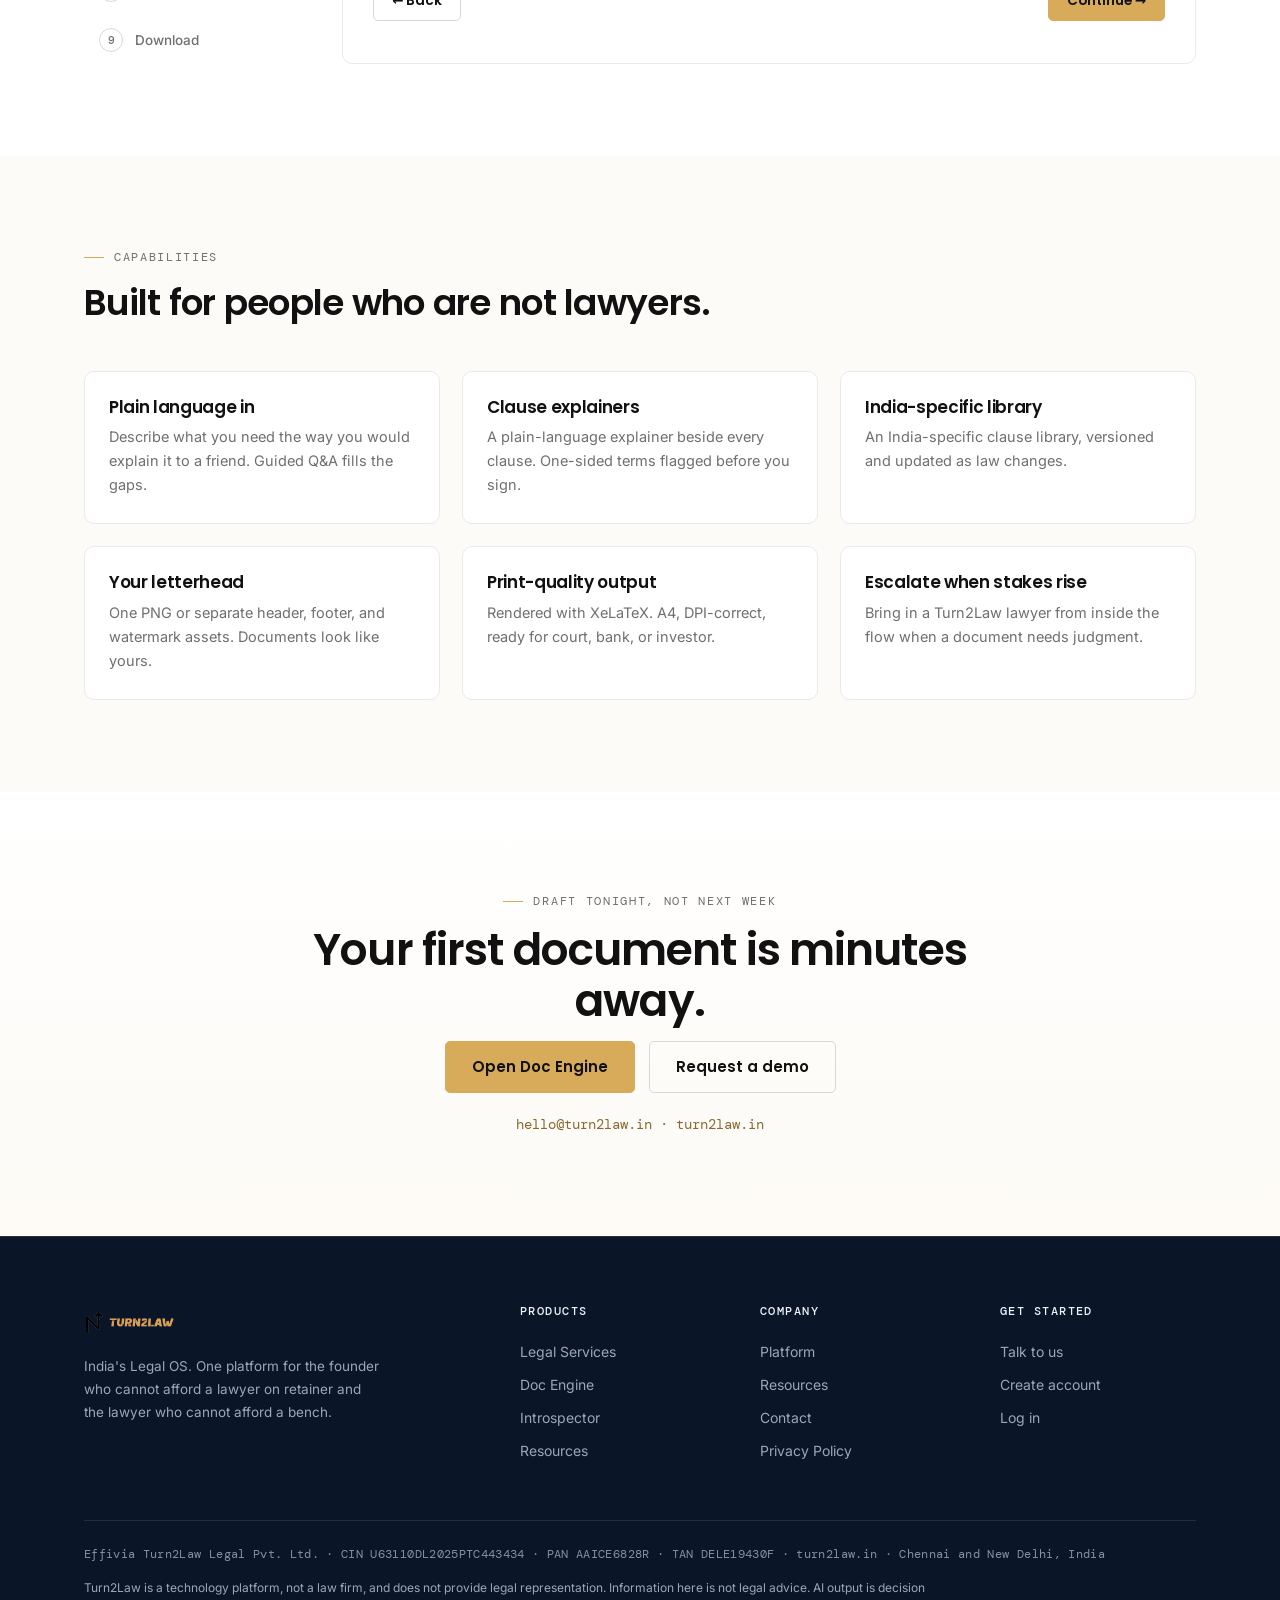
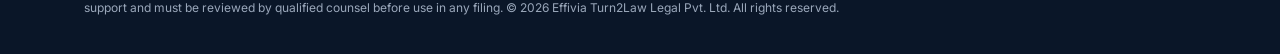
==== commit 2224e2df: "Hero v3 per new reference: full-bleed columns + veil, responsive - full-bleed architectural backgrou" ====
--- a/docengine.html
+++ b/docengine.html
@@ -30,7 +30,7 @@
     </div>
     <div class="nav-right">
       <a class="login" href="login.html">Login</a>
-      <a class="btn btn-ink btn-sm" href="signup.html">Get Started</a>
+      <a class="btn btn-gold btn-sm" href="signup.html">Get Started</a>
       <button class="burger" id="burger" aria-label="Menu"><svg viewBox="0 0 24 24" fill="none" stroke-width="1.8"><path d="M3 6h18M3 12h18M3 18h18"/></svg></button>
     </div>
   </div>
--- a/assets.css
+++ b/assets.css
@@ -122,21 +122,28 @@
 .mobile-menu a{padding:11px 0;font-size:15px;font-weight:500;color:var(--ink);border-bottom:1px solid var(--line)}
 .mobile-menu.open{display:flex}
 
-/* ---------- hero (classical clarity) ---------- */
-.hero{position:relative;overflow:hidden;background:linear-gradient(180deg,var(--cream) 0%,var(--cream) 78%,#FFFFFF 100%)}
-.hero-inner{position:relative;display:grid;grid-template-columns:minmax(0,1.05fr) minmax(0,.75fr);gap:40px;align-items:center;padding:88px 0 64px}
+/* ---------- hero (classical clarity, full-bleed) ---------- */
+.hero{
+  position:relative;display:flex;align-items:center;min-height:92vh;
+  background:
+    linear-gradient(90deg,rgba(250,248,244,.97) 0%,rgba(250,248,244,.93) 36%,rgba(250,248,244,.62) 62%,rgba(250,248,244,.16) 100%),
+    url('hero-columns.png');
+  background-size:cover;background-position:center right;background-repeat:no-repeat;
+}
+.hero-inner{position:relative;padding:72px 0 64px}
+.hero-copy{max-width:640px}
 .hero-copy .eyebrow{color:var(--muted)}
 .hero-copy .eyebrow::after{content:"";width:44px;height:1px;background:var(--gold);margin-left:4px}
-.hero-serif{font-family:'Playfair Display',Georgia,'Times New Roman',serif;font-weight:500;letter-spacing:-.015em;line-height:1.08;font-size:clamp(38px,5.6vw,66px);color:#141414;margin-bottom:24px}
+.hero-serif{font-family:'Playfair Display',Georgia,'Times New Roman',serif;font-weight:500;letter-spacing:-.015em;line-height:1.08;font-size:clamp(38px,5.6vw,68px);color:#141414;margin-bottom:24px}
 .hero-serif .gold{color:#B8934E}
 .hero .sub{font-size:17px;color:var(--muted);max-width:520px;margin-bottom:34px;line-height:1.7}
-.hero-ctas{display:flex;gap:14px;flex-wrap:wrap;margin-bottom:0}
-.hero-strip{margin-top:44px;padding-top:18px;border-top:1px solid var(--hair);display:flex;align-items:center;gap:18px;font-family:var(--font-mono);font-size:10.5px;letter-spacing:.22em;text-transform:uppercase;color:var(--muted);max-width:560px;flex-wrap:wrap}
-.hero-strip .sep{width:1px;height:11px;background:var(--hair)}
-.hero-visual{position:relative;min-height:440px}
-.hero-visual img{position:absolute;right:-24px;top:50%;transform:translateY(-50%);width:min(560px,52vw);height:auto;
-  -webkit-mask-image:linear-gradient(90deg,rgba(247,244,238,0) 0%,rgba(247,244,238,.55) 18%,#FFFFFF 42%);
-  mask-image:linear-gradient(90deg,rgba(247,244,238,0) 0%,rgba(247,244,238,.55) 18%,#FFFFFF 42%)}
+.hero-ctas{display:flex;gap:22px;flex-wrap:wrap;align-items:center;margin-bottom:0}
+.hero-link{font-family:var(--font-head);font-weight:600;font-size:15px;color:var(--gold-ink);display:inline-flex;align-items:center;gap:8px}
+.hero-link:hover{color:#8A6A2F;text-decoration:underline;text-underline-offset:4px}
+.hero-link svg{width:15px;height:15px}
+.hero-pills{display:flex;gap:10px;flex-wrap:wrap;margin-bottom:30px}
+.hero-pills a{font-family:var(--font-mono);font-size:11px;letter-spacing:.12em;text-transform:uppercase;color:var(--ink);background:rgba(255,255,255,.78);border:1px solid var(--hair);border-radius:99px;padding:8px 16px;backdrop-filter:blur(6px);transition:.15s}
+.hero-pills a:hover{border-color:var(--gold);color:var(--gold-ink)}
 /* legacy hero fallback (subpages keep the simple hero) */
 .page-hero{position:relative;overflow:hidden;background:var(--bg)}
 .hero-watermark{position:absolute;right:-20px;top:34%;transform:translateY(-50%);width:400px;height:400px;opacity:1;pointer-events:none;color:var(--watermark)}
@@ -322,9 +329,17 @@
   .nav-right .login{display:none}
   .nav-right .btn{display:none}
   .burger{display:block}
-  .hero-inner{grid-template-columns:1fr;padding:64px 0 48px}
-  .hero-visual{min-height:260px;order:-1}
-  .hero-visual img{position:relative;right:auto;top:auto;transform:none;width:100%;margin-top:8px}
+  .hero{min-height:auto;
+    background:
+      linear-gradient(180deg,rgba(250,248,244,.97) 0%,rgba(250,248,244,.93) 55%,rgba(250,248,244,.82) 100%),
+      url('hero-columns.png');
+    background-size:cover;background-position:center 30%;background-repeat:no-repeat}
+  .hero-inner{padding:56px 0 52px}
+  .hero-copy{max-width:100%}
+}
+@media(max-width:480px){
+  .hero-pills a{padding:7px 12px;font-size:10px}
+  .hero-serif{font-size:clamp(32px,10vw,44px)}
 }
 @media(max-width:640px){
   .grid-2,.grid-3,.grid-4{grid-template-columns:1fr}
